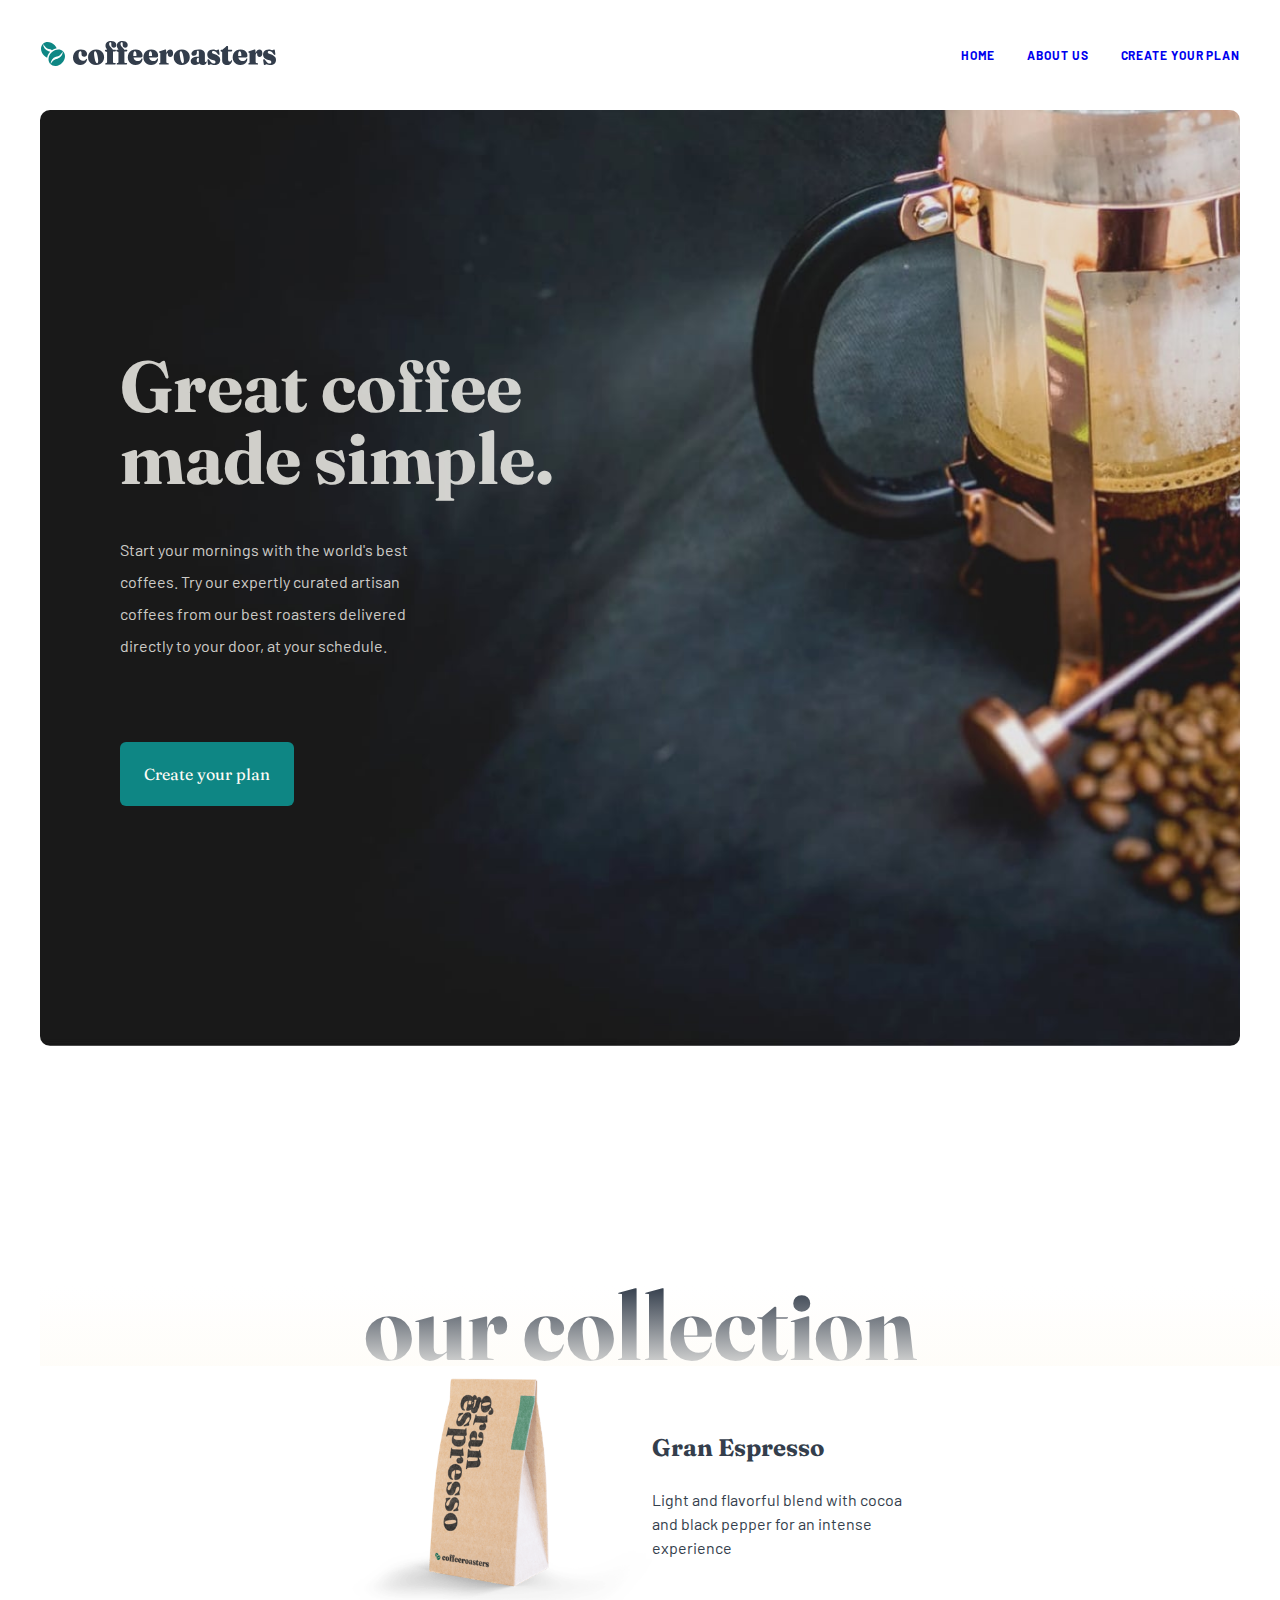
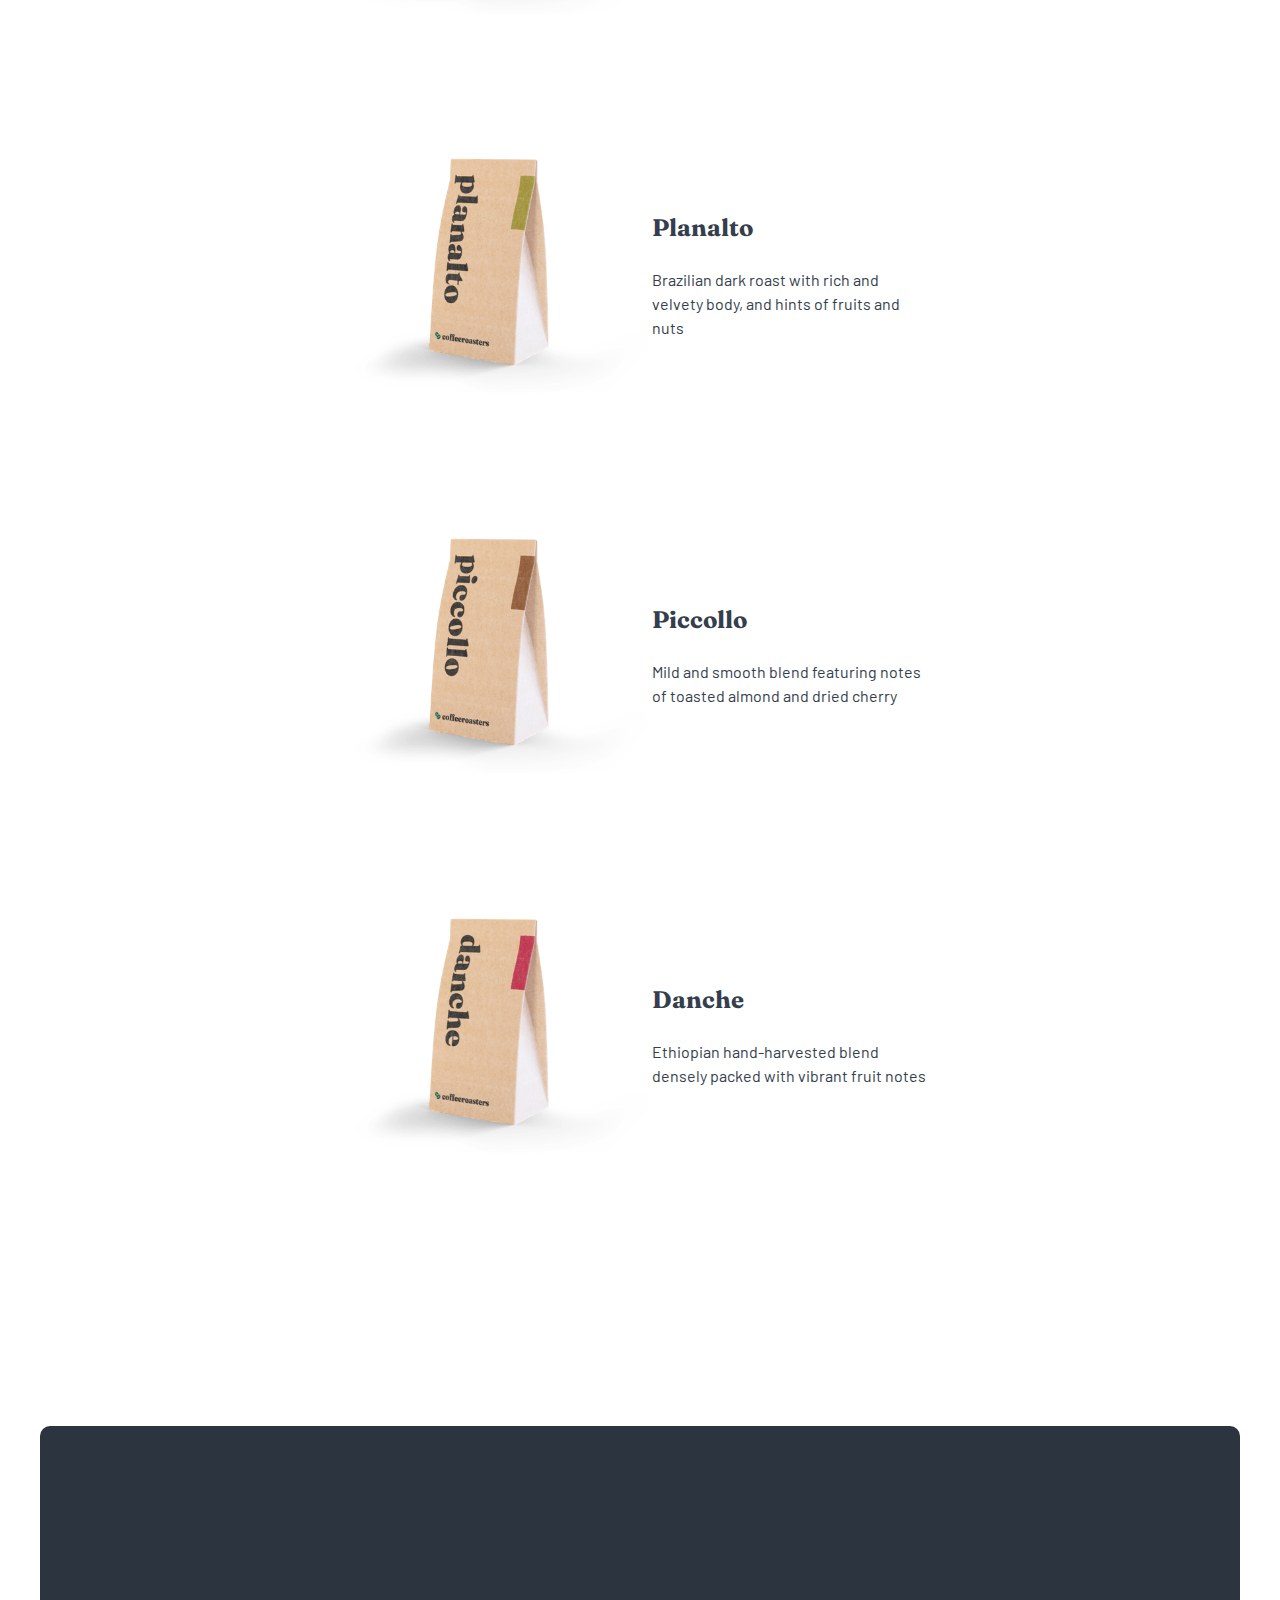
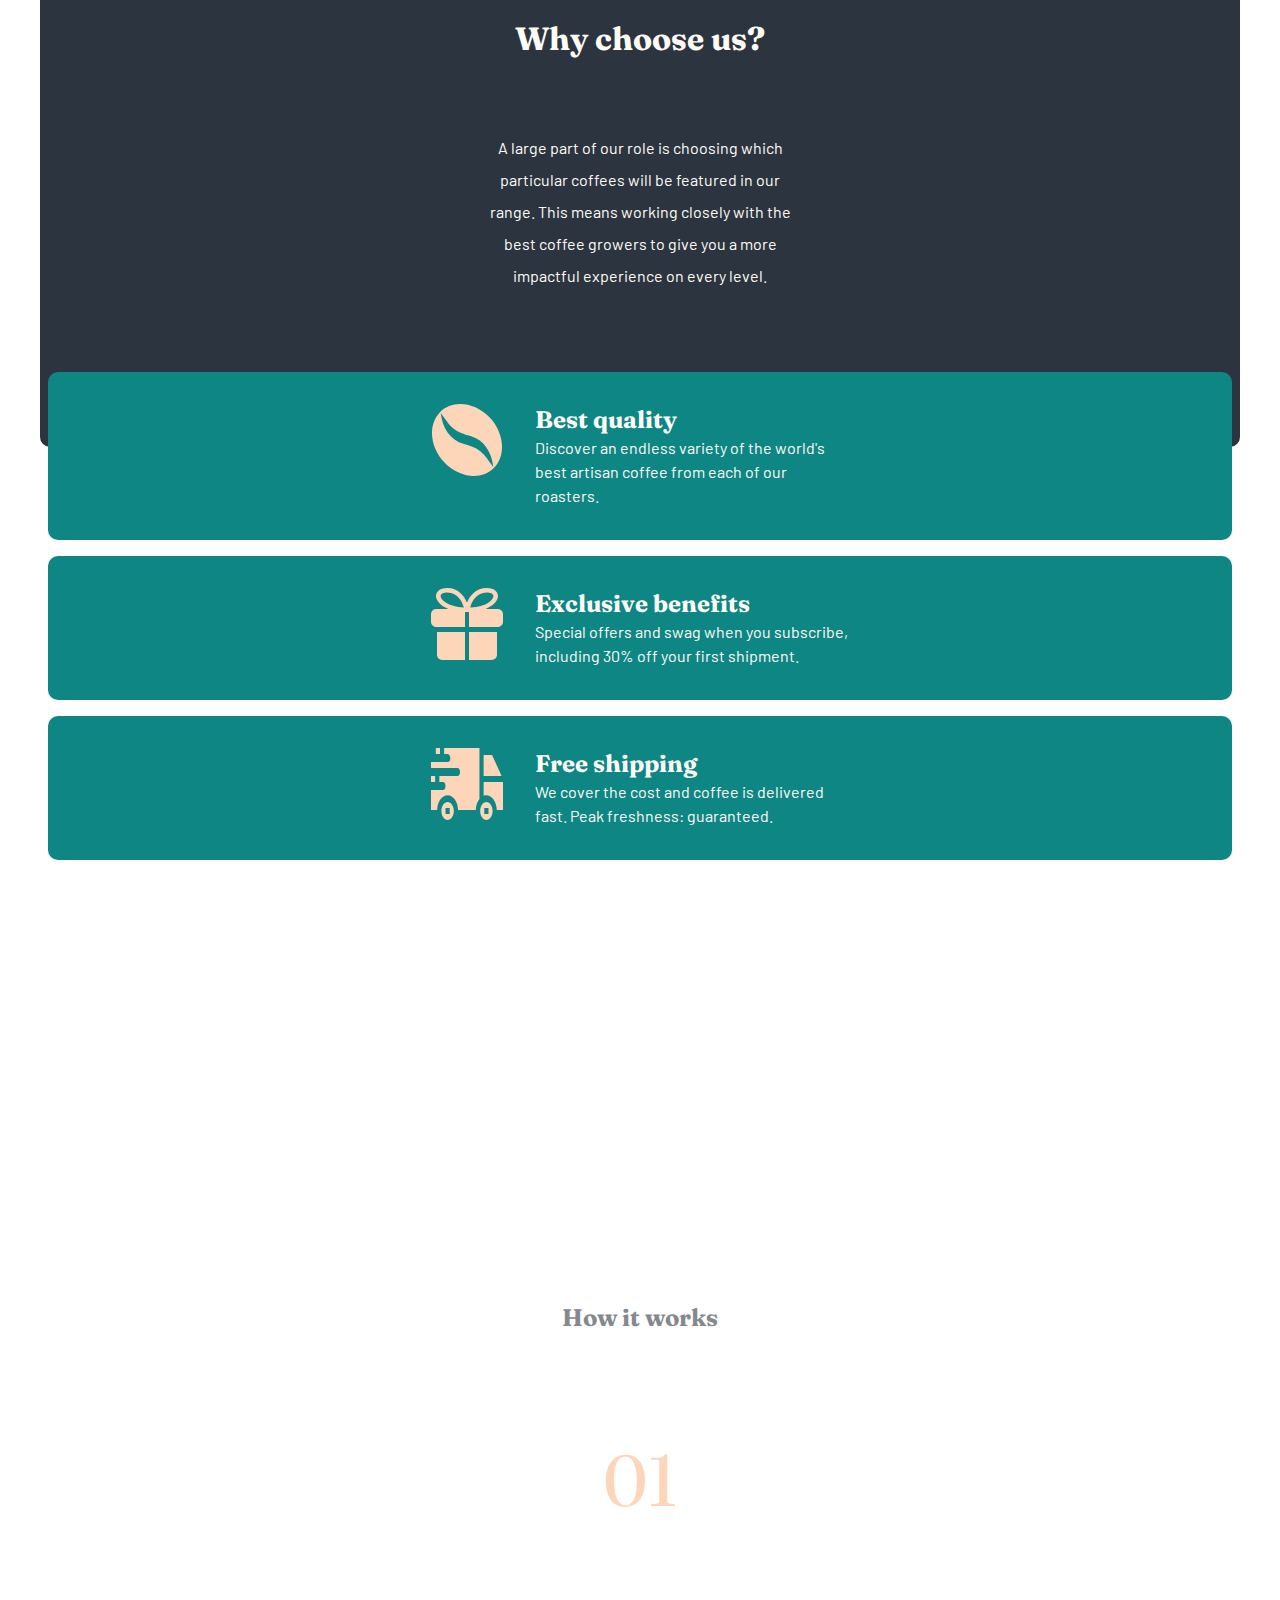
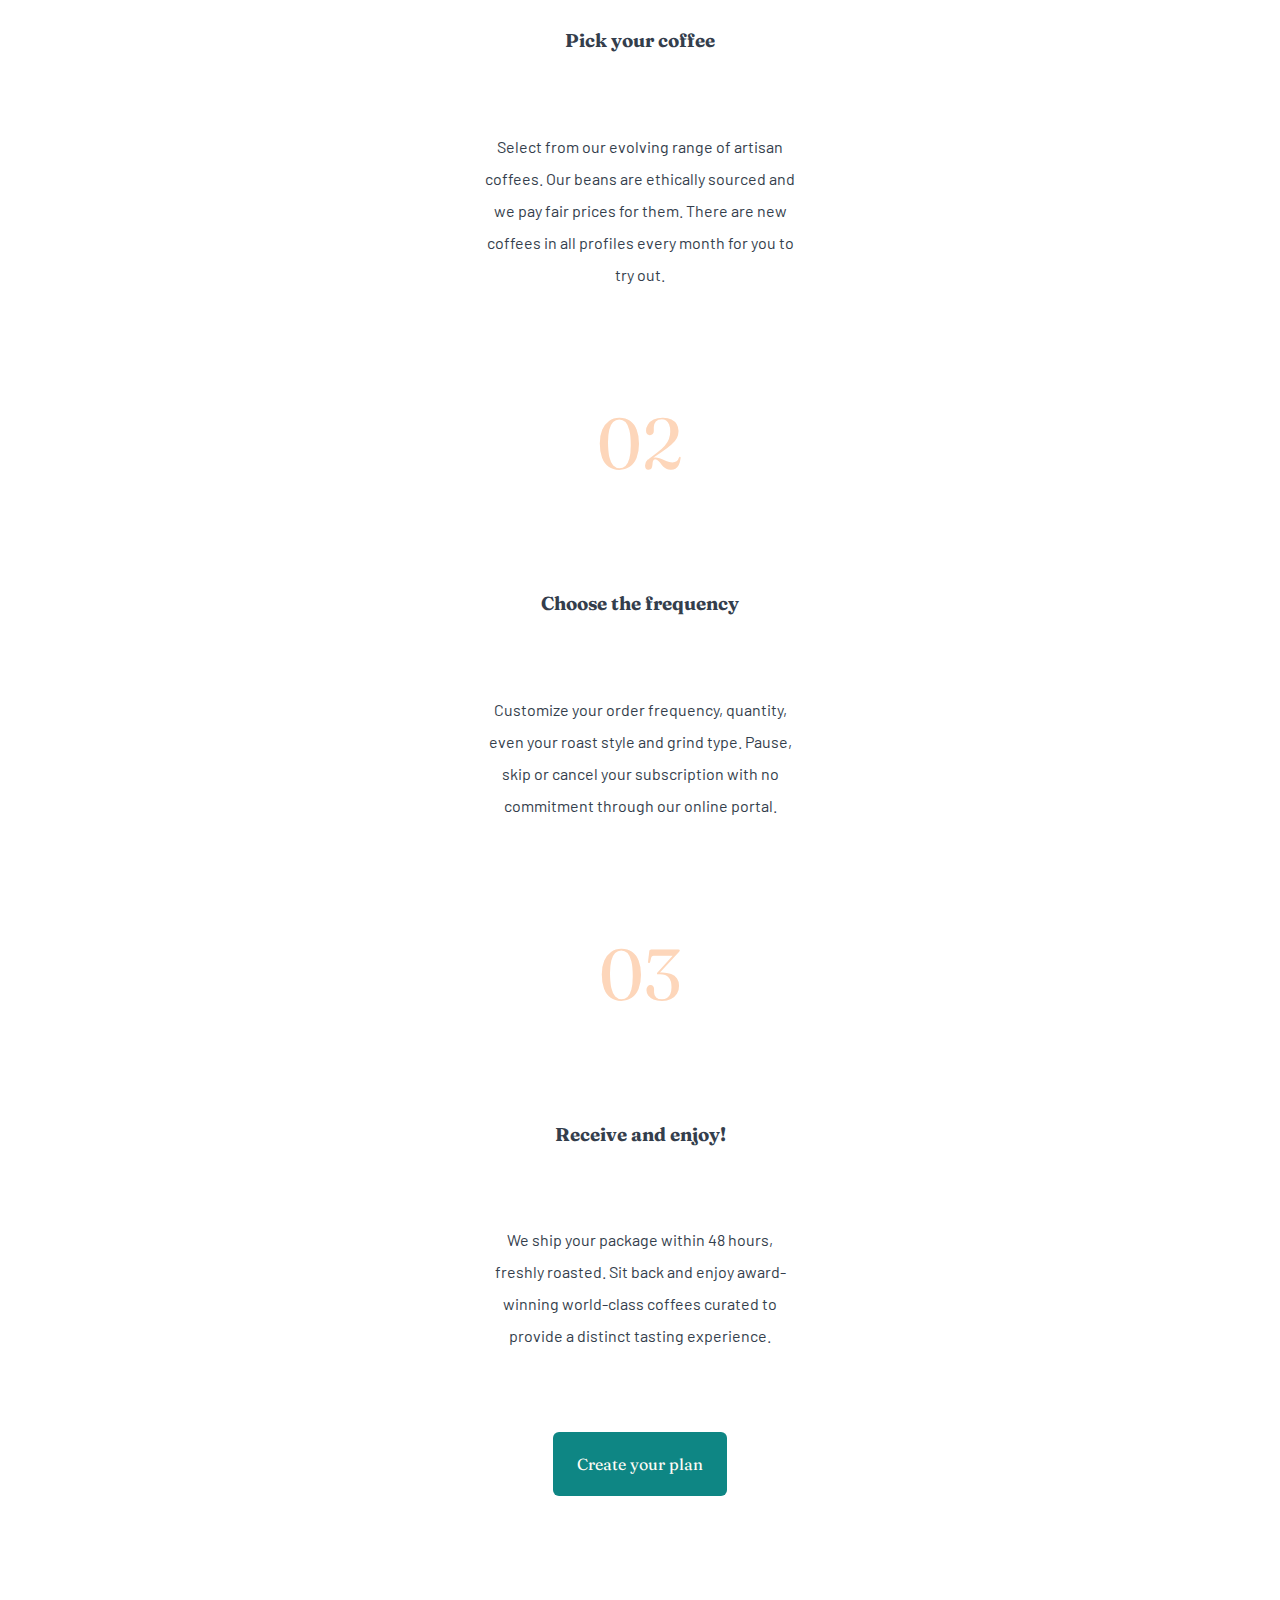
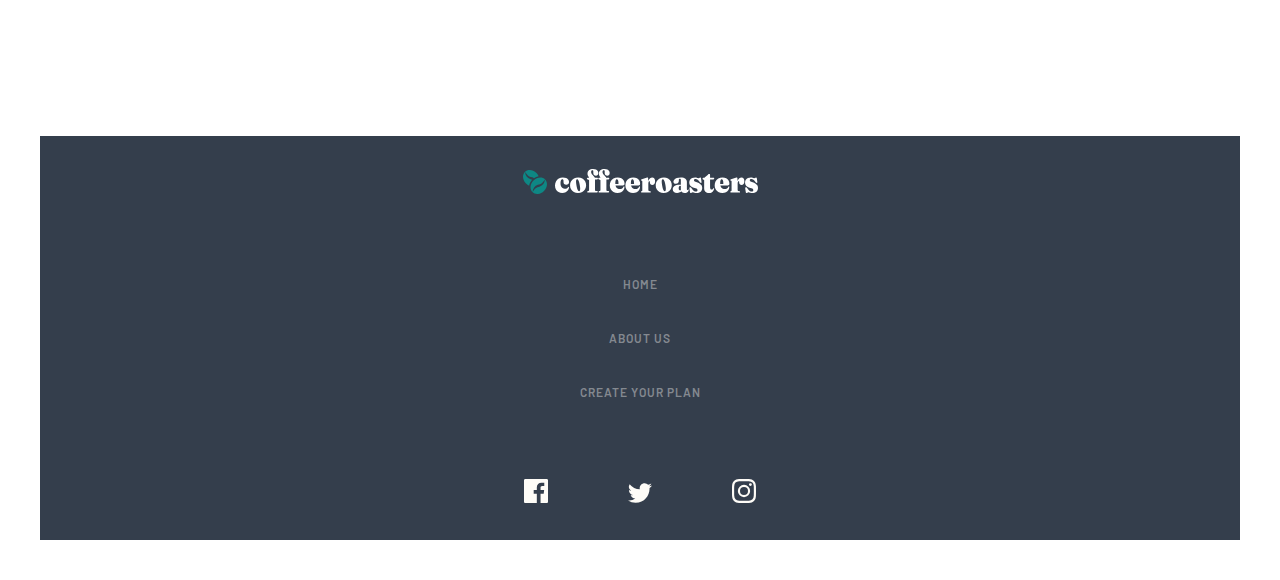
==== index.html @ 614226a3 "Updated styles for home page" ====
<!DOCTYPE html>
<html lang="en">

<head>
  <meta charset="UTF-8">
  <meta name="viewport" content="width=device-width, initial-scale=1.0">

  <link rel="icon" type="image/png" sizes="32x32" href="./assets/favicon-32x32.png">
  <link rel="stylesheet" href="./style.css">
  <title>Frontend Mentor | Coffeeroasters subscription site</title>
</head>

<body>
  <div class="burger-menu">
    <div class="burger-menu-header">
      <div class="logo">
        <img src="./assets/shared/desktop/logo.svg" alt="Coffee Roasters Logo">
      </div>
      <button class="burger-close"><img src="./assets/shared/mobile/icon-close.svg" alt="Close menu"></button>
    </div>
    <nav>
      <ul class="flow:large">
        <li>
          <a href="./index.html">Home</a>
        </li>
        <li>
          <a href="./about.html">About Us</a>
        </li>
        <li>
          <a href="./plan.html">Create Your Plan</a>
        </li>
      </ul>
    </nav>
  </div>
  <header>
    <a class="logo" href="/">
      <img src="./assets/shared/desktop/logo.svg" alt="Coffee Roasters Logo">
    </a>
    <nav>
      <ul>
        <li>
          <a href="./index.html">Home</a>
        </li>
        <li>
          <a href="./about.html">About Us</a>
        </li>
        <li>
          <a href="./plan.html">Create Your Plan</a>
        </li>
      </ul>
      <button class="nav-toggle"><img src="./assets/shared/mobile/icon-hamburger.svg" alt=""></button>
    </nav>
  </header>

  <section class="hero dark-bg flow">
    <h1>Great coffee made simple.</h1>
    <p>Start your mornings with the world&apos;s best coffees. Try our expertly curated artisan
      coffees from our best roasters delivered directly to your door, at your schedule.
    </p>
    <a class="btn" href="./plan.html">Create your plan</a>
  </section>

  <section class="collection flow">
    <h2>Our collection</h2>
    <div class="collection-item flow">
      <img src="./assets/home/desktop/image-gran-espresso.png" alt="Gran Espresso">
      <div>
        <h3>Gran Espresso</h3>
        <p>Light and flavorful blend with cocoa and black pepper for an intense experience</p>
      </div>
    </div>
    <div class="collection-item flow">
      <img src="./assets/home/desktop/image-planalto.png" alt="Planalto">
      <div>
        <h3>Planalto</h3>
        <p>Brazilian dark roast with rich and velvety body, and hints of fruits and nuts</p>
      </div>
    </div>
    <div class="collection-item flow">
      <img src="./assets/home/desktop/image-piccollo.png" alt="Piccollo">

      <div>
        <h3>Piccollo</h3>
        <p>Mild and smooth blend featuring notes of toasted almond and dried cherry</p>
      </div>
    </div>
    <div class="collection-item flow">
      <img src="./assets/home/desktop/image-danche.png" alt="Danche">

      <div>
        <h3>Danche</h3>
        <p>Ethiopian hand-harvested blend densely packed with vibrant fruit notes</p>
      </div>
    </div>
  </section>


  <section class="choose-us dark-bg flow">
    <div class="choose-us-intro flow">
      <h2>Why choose us?</h2>
      <p>A large part of our role is choosing which particular coffees will be featured
        in our range. This means working closely with the best coffee growers to give
        you a more impactful experience on every level.</p>
    </div>
    <div class="bg-blue"></div>
    <div class="why-choose-container flow">
      <div class="why-choose">
        <img class="why-choose__icon" src="./assets/home/desktop/icon-coffee-bean.svg" alt="Coffee Bean">
        <div>
          <h3>Best quality</h3>
          <p>Discover an endless variety of the world&apos;s best artisan coffee from each of our roasters.</p>
        </div>
      </div>

      <div class="why-choose">
        <img class="why-choose__icon" src="./assets/home/desktop/icon-gift.svg" alt="Gift Box">
        <div>
          <h3>Exclusive benefits</h3>
          <p>Special offers and swag when you subscribe, including 30% off your first shipment.</p>
        </div>
      </div>
      <div class="why-choose">
        <img class="why-choose__icon" src="./assets/home/desktop/icon-truck.svg" alt="Truck">
        <div>
          <h3>Free shipping</h3>
          <p>We cover the cost and coffee is delivered fast. Peak freshness: guaranteed.</p>
        </div>
      </div>
    </div>

  </section>

  <section class="how-it-works flow">
    <h2 class="heading">How it works</h2>

    <div class="how-it-works flow">
      <p class="step-number">01</p>
      <h3>Pick your coffee</h3>
      <p>Select from our evolving range of artisan coffees. Our beans are ethically
        sourced and we pay fair prices for them. There are new coffees in all profiles
        every month for you to try out.</p>
    </div>

    <div class="how-it-works flow">
      <p class="step-number">02</p>
      <h3>Choose the frequency</h3>
      <p>Customize your order frequency, quantity, even your roast style and grind type.
        Pause, skip or cancel your subscription with no commitment through our online portal.</p>
    </div>

    <div class="how-it-works flow">
      <p class="step-number">03</p>
      <h3>Receive and enjoy!</h3>
      <p>We ship your package within 48 hours, freshly roasted. Sit back and enjoy award-winning
        world-class coffees curated to provide a distinct tasting experience.</p>
    </div>

    <a href="./plan.html" class="btn">Create your plan</a>

  </section>

  <footer class="flow">
    <div class="logo">
      <img src="./assets/shared/desktop/logo-white.svg" alt="Coffee Roasters Logo">
    </div>
    <nav>
      <ul>
        <li><a href="./index.html">Home</a></li>
        <li><a href="./about.html">About Us</a></li>
        <li><a href="./plan.html">Create your plan</a></li>
      </ul>
    </nav>
    <div class="social-icons">
      <a href="#"><img src="./assets/shared/desktop/icon-facebook.svg" alt="Facebook Logo"></a>
      <a href="#"><img src="./assets/shared/desktop/icon-twitter.svg" alt="Twitter Logo"></a>
      <a href="#"><img src="./assets/shared/desktop/icon-instagram.svg" alt="Instagram Logo"></a>
    </div>
  </footer>
  <script src="./script.js"></script>
</body>

</html>
---- style.css ----
@import url('https://fonts.googleapis.com/css2?family=Barlow&family=Fraunces:wght@900&display=fallback');

*,
*::after,
*::before {
  box-sizing: border-box;
  margin: 0;
  padding: 0;
  /* outline: 1px solid crimson; */
}

:root {
  --clr-dark-cyan: hsl(179, 81%, 29%);
  --clr-dark-grey-blue: hsl(215, 19%, 25%);
  --clr-pale-orange: hsl(25, 94%, 86%);
  --clr-light-cream: hsl(43, 78%, 98%);
  --clr-lighter-cream: hsl(40, 29%, 94%);
  --clr-grey: hsl(215, 5%, 54%);

  --fnt-ff-heading: 'Fraunces', serif;
  --fnt-ff-body: 'Barlow', sans-serif;

  --fnt-size-900: 9.375rem;
  --fnt-size-850: 6rem;
  --fnt-size-800: 4.5rem;
  --fnt-size-700: 2.5rem;
  --fnt-size-500: 2rem;
  --fnt-size-400: 1.5rem;
  --fnt-size-300: 1rem;
  --fnt-size-200: 0.75rem;

  --spacer: 1rem;
  --measure: 35ch;
  --border-radius: 10px;

  --tablet-width: 768px;
}

body {
  font-family: var(--fnt-ff-body);
  padding: var(--spacer);
  color: var(--clr-dark-grey-blue);
  text-align: center;
}

h1,
h2,
h3,
h4 {
  font-family: var(--fnt-ff-heading);
  line-height: 1;
}

h1 {
  font-size: var(--fnt-size-700);
}

h2 {
  line-height: 0.83;
}

header {
  display: flex;
  align-items: center;
  justify-content: space-between;
}

header nav {
  font-family: var(--fnt-ff-body);
  letter-spacing: 0.9px;
  font-size: var(--fnt-size-200);
  text-transform: uppercase;
  font-weight: bold;
  line-height: 15px;
  color: var(--clr-grey);
}

header nav ul {
  display: none;
  list-style: none;
  gap: var(--spacer);
}

header nav ul a {
  font-size: 0.75rem;
  text-decoration: none;
}

header nav ul a:visited {
  color: var(--clr-grey);
}

@media (min-width: 768px) {
  :root {
    --spacer: 2.5rem;
  }

  header nav ul {
    display: flex;
    gap: 2rem;
  }
}

.burger-menu {
  display: none;
  position: fixed;
  background: linear-gradient(
    0deg,
    rgba(254, 252, 247, 0.504981) 0%,
    #fefcf7 36%
  );
  padding: var(--spacer);
  min-height: 100%;
  min-width: 100%;
  margin: calc(var(--spacer) * -1);
}

.burger-menu nav {
  margin-top: 25%;
  font-size: var(--fnt-size-400);
}

.burger-menu li {
  list-style: none;
}

.burger-menu-header .logo img {
  max-height: 18px;
}

.burger-menu a {
  color: currentColor;
  font-family: var(--fnt-ff-heading);
  text-decoration: none;
}

.burger-close {
  border: 0;
  background-color: white;
}

.burger-menu-header {
  display: flex;
  justify-content: space-between;
  align-items: baseline;
  margin: var(--spacer);
}

.nav-toggle {
  background-color: transparent;
  border: none;
  padding: calc(var(--spacer) * 2);
  padding-right: 0;
}

@media (min-width: 768px) {
  .nav-toggle {
    display: none;
  }
}

section {
  border-radius: var(--border-radius);
  padding-top: calc(var(--spacer) * 5);
  padding-bottom: calc(var(--spacer) * 5);
  line-height: 2;
  margin-top: var(--spacer);
  margin-bottom: var(--spacer);
}

p {
  max-width: var(--measure);
  margin-left: auto;
  margin-right: auto;
}

.dark-bg {
  color: hsla(43, 78%, 98%, 0.8);
}

.hero {
  background-image: url('./assets/home/mobile/image-hero-coffeepress.jpg');
  background-size: cover;
  margin-left: auto;
  margin-right: auto;
  padding: 0;
  padding-top: calc(var(--spacer) * 6);
  padding-bottom: calc(var(--spacer) * 6);
}

@media (min-width: 768px) {
  .hero {
    text-align: left;
    padding-left: var(--spacer);
    background-image: url('./assets/home/tablet/image-hero-coffeepress.jpg');
    background-size: cover;
    background-position: 50% 0%;
    background-repeat: no-repeat;
    padding-left: calc(var(--spacer) * 2);
  }

  .hero h1 {
    font-size: var(--fnt-size-800);
    max-width: 10ch;
    margin-bottom: var(--spacer);
  }

  .hero p {
    margin: 0;
  }
}

.collection h2 {
  position: relative;
  font-size: var(--fnt-size-700);
  text-transform: lowercase;
  background-clip: text;
  -webkit-background-clip: text;
}

.collection h2::after {
  content: '';
  position: absolute;
  height: 100%;
  width: 100vw;
  left: 0;
  top: 0;
  background-image: linear-gradient(
    180deg,
    rgba(254, 252, 247, 0.00009) 0%,
    #fefcf7 100%
  );
  opacity: 0.8;
}

.collection img {
  height: 70%;
  width: 70%;
}

@media (min-width: 768px) {
  .collection h2 {
    font-size: var(--fnt-size-850);
    z-index: -1;
  }

  .collection-item:first-of-type {
    margin-top: calc(var(--spacer) * -0.5);
  }

  .collection-item {
    display: flex;
    flex-direction: row;
    align-items: center;
    justify-content: space-around;
    max-width: 576px;
    margin-inline: auto;
  }

  .collection-item > div {
    text-align: left;
    margin-top: 0;
  }

  .collection-item img {
    width: 300px;
    aspect-ratio: 1;
    object-fit: contain;
  }

  .collection-item h3 {
    font-size: 1.5rem;
    line-height: 2rem;
  }

  .collection-item p {
    font-size: 1rem;
    line-height: 1.5em;
    margin-top: 1.5em;
  }
}

.choose-us {
  position: relative;
  color: var(--clr-light-cream);
}

.why-choose {
  background-color: var(--clr-dark-cyan);
  background-image: var(--bg-icon);
  background-repeat: no-repeat;
  background-position: center calc(var(--spacer) * 3);
  padding: calc(var(--spacer) * 2);
  margin: var(--spacer);

  padding-top: calc(var(--spacer) * 10);
  padding-bottom: calc(var(--spacer) * 6);
  border-radius: var(--border-radius);
}

.why-choose__icon {
  height: 72px;
  width: 72px;
}

section .bg-blue {
  background: hsla(216, 17%, 21%, 1);
  border-radius: var(--border-radius);
  position: absolute;
  height: 50%;
  width: 100%;
  left: 0;
  top: 0;
  z-index: -1;
  margin-top: 0;
}

@media (min-width: 768px) {
  .why-choose {
    display: flex;
    justify-content: center;
    gap: 2rem;
    --spacer: 0.5rem;
    margin-inline: var(--spacer);
    margin-block: var(--spacer);
    padding-block: calc(var(--spacer, 1rem) * 4);
  }

  .choose-us h2 {
    font-size: 2rem;
  }

  .why-choose div {
    text-align: left;
  }

  .why-choose h3 {
    font-size: 1.5rem;
    line-height: 2rem;
  }

  .why-choose p {
    font-size: 1rem;
    line-height: 1.5;
  }
}

.how-it-works .heading {
  color: var(--clr-grey);
}

.how-it-works .step-number {
  font-family: var(--fnt-ff-heading);
  font-size: var(--fnt-size-800);
  color: var(--clr-pale-orange);
}

footer {
  display: flex;
  flex-direction: column;
  justify-content: center;
  align-items: center;
  color: hsl(43, 78%, 98%);
  background-color: var(--clr-dark-grey-blue);
  font-family: var(--fnt-ff-body);
  font-size: var(--fnt-size-200);
  text-transform: uppercase;
  padding: 2rem 1rem;
}

footer nav ul {
  display: flex;
  flex-direction: column;
  gap: var(--spacer);
  list-style: none;
}

footer a {
  color: var(--clr-grey);
  font-weight: 600;
  letter-spacing: 1px;
  text-decoration: none;
}

.social-icons {
  display: flex;
  color: white;
  justify-content: center;
  align-items: center;
  font-size: var(--fnt-size-400);
  gap: calc(var(--spacer) * 2);
}

button {
  cursor: pointer;
}

.btn {
  display: inline-block;
  border: 0;
  border-radius: 6px;
  text-decoration: none;
  font-family: var(--fnt-ff-heading);
  color: var(--clr-light-cream);
  background-color: var(--clr-dark-cyan);
  padding: 1em 1.5em;
}

.btn:active,
.btn:hover {
  background-color: #66d2cf;
}

.btn:disabled {
  background-color: hsl(215, 5%, 54%);
}

.flow > * + * {
  margin-top: calc(var(--spacer) * 2);
}

.flow\:small > * + * {
  margin-top: var(--spacer);
}

.flow\:smallest > * + * {
  margin-top: calc(var(--spacer) / 2);
}

.flow\:large > * + * {
  margin-top: calc(var(--spacer) * 3);
}

.flow\:largest > * + * {
  margin-top: calc(var(--spacer) * 3);
}

/* About Page */

.bg-about-us {
  background-image: url('./assets/about/mobile/image-hero-whitecup.jpg');
  background-size: cover;
}

.commitment-img {
  height: 400px;
  margin-top: var(--spacer);
  border-radius: var(--border-radius);
}

.quality {
  position: relative;
  background-color: var(--clr-dark-grey-blue);
  margin-top: calc(var(--spacer) * 5);
  padding: 1rem;
  padding-bottom: calc(var(--spacer) * 5);
  overflow: visible;
}

.quality h2 {
  font-size: var(--fnt-size-500);
  line-height: 1;
  color: var(--clr-light-cream);
}

.quality img {
  display: block;
  margin-top: -15%;
  margin-bottom: var(--spacer);
  margin-left: auto;
  margin-right: auto;
  width: 279px;
  height: 156px;
  border-radius: var(--border-radius);
}

.addresses h2 {
  opacity: 0.5;
  padding-top: var(--spacer);
  padding-bottom: calc(var(--spacer) * 2);
}

.address {
  background-repeat: no-repeat;
  background-position: top center;
  padding-top: calc(var(--spacer) * 4);
  margin-bottom: var(--spacer);

  padding-bottom: calc(var(--spacer) * 2);
}

.address h3 {
  margin: var(--spacer);
}

.address p {
  line-height: 1.8;
}

.address.uk {
  background-image: url('./assets/about/desktop/illustration-uk.svg');
}
.address.ca {
  background-image: url('./assets/about/desktop/illustration-canada.svg');
}
.address.au {
  background-image: url('./assets/about/desktop/illustration-australia.svg');
}

/* Plan */
.create-plan-hero h1 {
  color: var(--clr-light-cream);
}

.create-plan-bg {
  background-image: url('./assets/plan/mobile/image-hero-blackcup.jpg');
  background-size: cover;
}

.how-it-works-plan {
  background-color: var(--clr-dark-grey-blue);
  color: var(--clr-light-cream);
  margin-left: calc(var(--spacer) * -1);
  margin-right: calc(var(--spacer) * -1);
}

.how-it-works-plan h3 {
  font-size: var(--fnt-size-500);
  margin: calc(var(--spacer) / 2);
}

.toggle-show-btn {
  display: inline-block;
  border: 0;
  border-radius: 6px;
  text-decoration: none;
  font-family: var(--fnt-ff-heading);
  background-color: transparent;
  padding: 1em;
  padding-right: 0;
  transform: rotate(0deg);
}

.toggle-show-btn:active,
.toggle-show-btn:hover {
  opacity: 0.6;
}

.toggle-show-btn:disabled {
  background-color: hsl(215, 5%, 54%);
}

.open .toggle-show-btn {
  padding-right: var(--spacer);
  padding-left: 0;
  transform: rotate(180deg);
}

.coffee-form {
  width: 100%;
}

.coffee-option {
  margin: var(--spacer);
}

.coffee-option ul {
  display: none;
  list-style: none;
}

.coffee-option.open ul {
  display: revert;
  /* background-color: var(--clr-light-cream); */
}

.coffee-option__heading {
  display: flex;
  justify-content: space-between;
  align-items: baseline;
  cursor: pointer;
}

.coffee-option input[type='radio'] {
  position: absolute;
  clip: rect(0, 0, 0, 0);
}

.coffee-option input[type='radio'] + label {
  display: block;
  padding: 1em;
  border-radius: 9px;
  cursor: pointer;
}

.coffee-option input[type='radio']:checked + label,
.coffee-option input[type='radio']:checked + label > h3 {
  color: white;
  background-color: var(--clr-dark-cyan);
}

.coffee-option__heading h3 {
  text-align: left;
  color: var(--clr-grey);
}

.coffee-option li {
  display: flex;
  margin-top: calc(var(--spacer) * 2);
  margin-bottom: calc(var(--spacer) * 2);
  gap: var(--spacer);
  background-color: var(--clr-lighter-cream);
  border-radius: var(--border-radius);
  overflow: hidden;
}

.coffee-option label {
  text-align: left;
  width: 100%;
}

.coffee-option label > h3 {
  color: var(--clr-dark-grey-blue);
}

.coffee-option label > p {
  margin-left: 0;
}

.order-summary {
  background-color: var(--clr-dark-grey-blue);
  font-size: var(--fnt-size-400);
  font-family: var(--fnt-ff-heading);
  text-align: left;
  color: hsl(43, 78%, 98%);
  padding: var(--spacer);
  padding-block-end: calc(var(--spacer) * 2);
  margin-top: calc(var(--spacer) * 6);
  border-radius: var(--border-radius);
  overflow: hidden;
}

.order-summary h3 {
  color: var(--clr-grey);
  font-family: var(--fnt-ff-body);
  font-size: var(--fnt-size-200);
  text-transform: uppercase;
  margin-top: var(--spacer);
  margin-bottom: var(--spacer);
}

.order-summary span {
  color: var(--clr-dark-cyan);
  text-transform: capitalize;
}

.order-summary-modal.open {
  display: block;
}

.order-summary-modal {
  display: none;
  position: fixed;
  inset: 0;
  height: 100%;
  width: 100%;
  background-color: rgba(0, 0, 0, 0.5);
}

.order-summary-modal .content {
  position: fixed;
  left: 50%;
  top: 40%;
  margin: var(--spacer);
  margin-bottom: auto;
  background-color: var(--clr-light-cream);
  text-align: left;
  border-radius: var(--border-radius);
  margin-bottom: auto;
  transform: translate(-50%, -50%);
  overflow: hidden;
}

.order-summary-modal h3 {
  color: white;
  font-size: var(--fnt-size-500);
  padding: calc(var(--spacer) * 2) var(--spacer);
  background-color: var(--clr-dark-grey-blue);
}

.order-summary-modal p {
  color: var(--clr-grey);
  padding-left: var(--spacer);
  padding-right: var(--spacer);
  margin-left: 0;
  line-height: 1.6;
}

.order-summary-modal p:first-of-type {
  font-family: var(--fnt-ff-heading);
  font-size: var(--fnt-size-400);
}

.order-summary-modal p span {
  color: var(--clr-dark-cyan);
  text-transform: capitalize;
}

.order-summary-modal .btn {
  display: block;
  width: calc(100% - calc(var(--spacer) * 2));
  font-size: var(--fnt-size-300);
  margin: var(--spacer);
}

.plan-btn {
  padding: 1em 1.5em;
  font-size: var(--fnt-size-300);
  margin-top: calc(var(--spacer) * 2);
  margin-bottom: calc(var(--spacer) * 4);
}
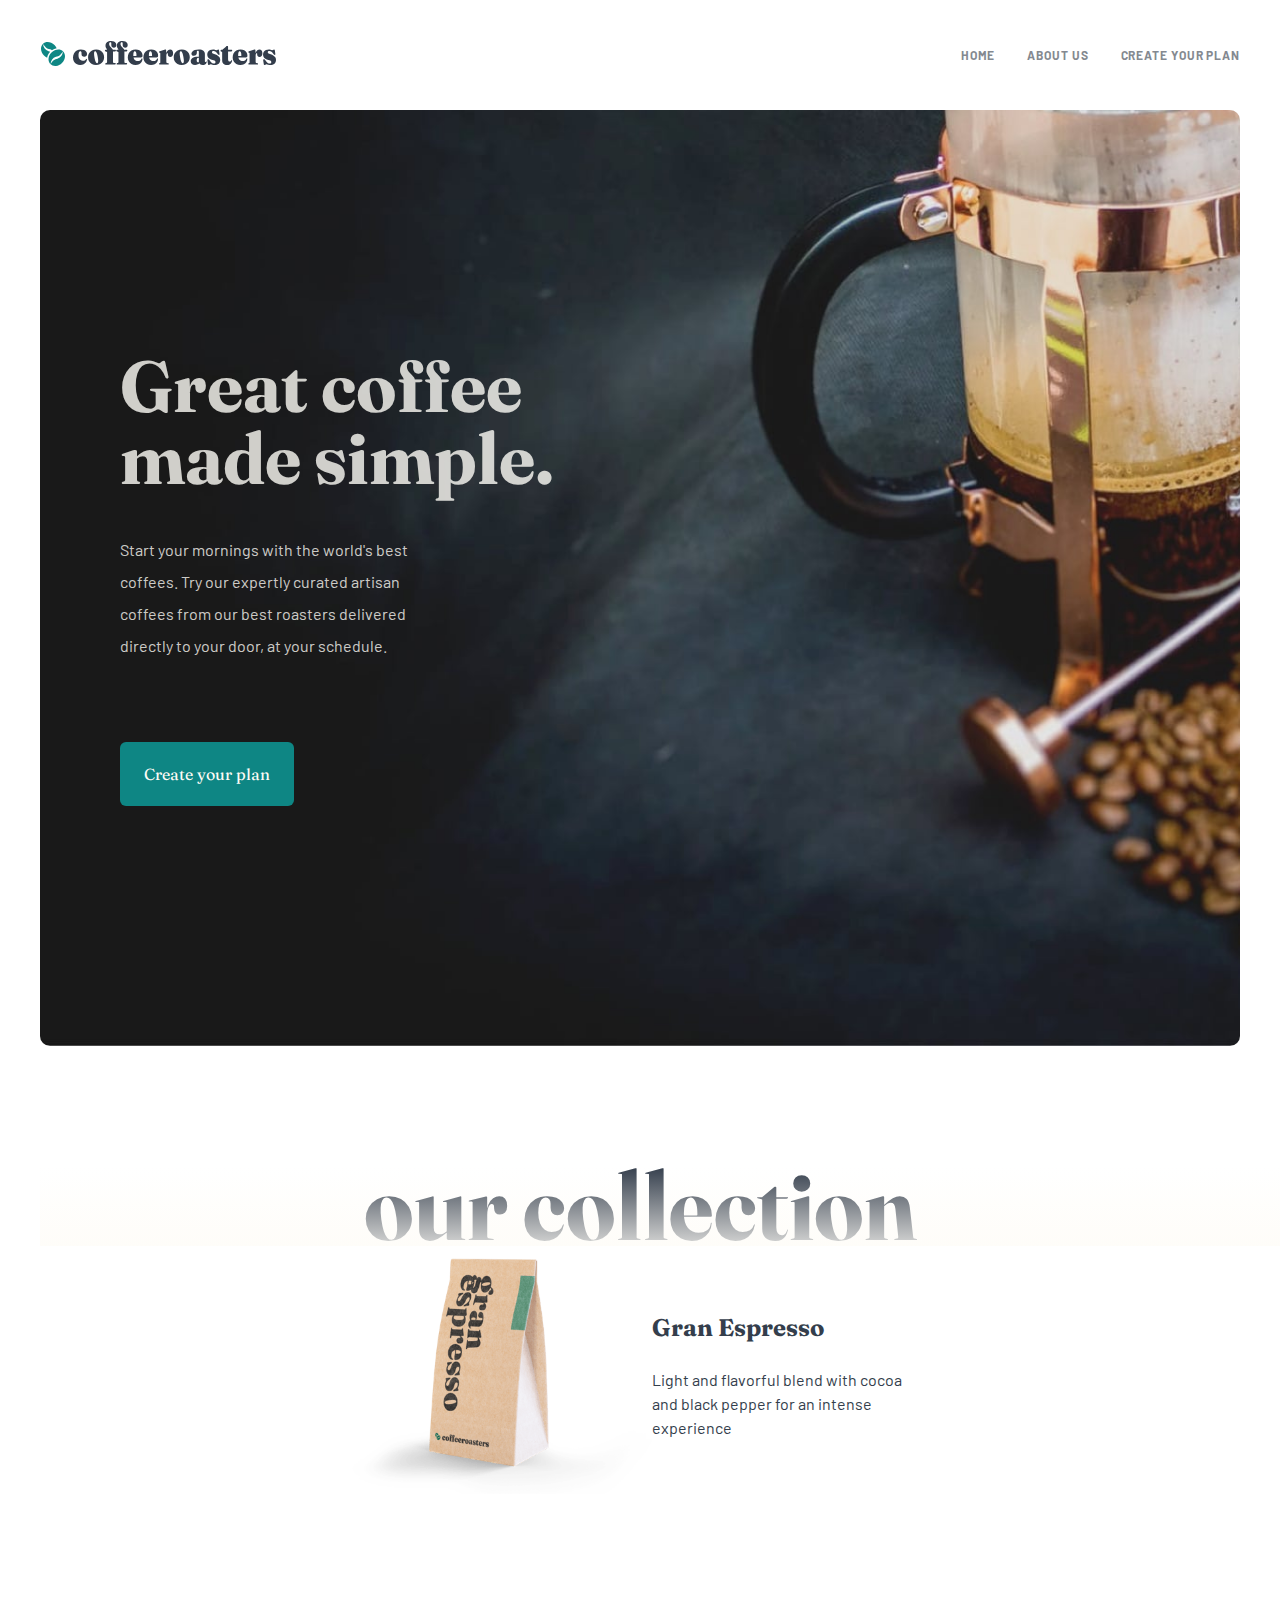
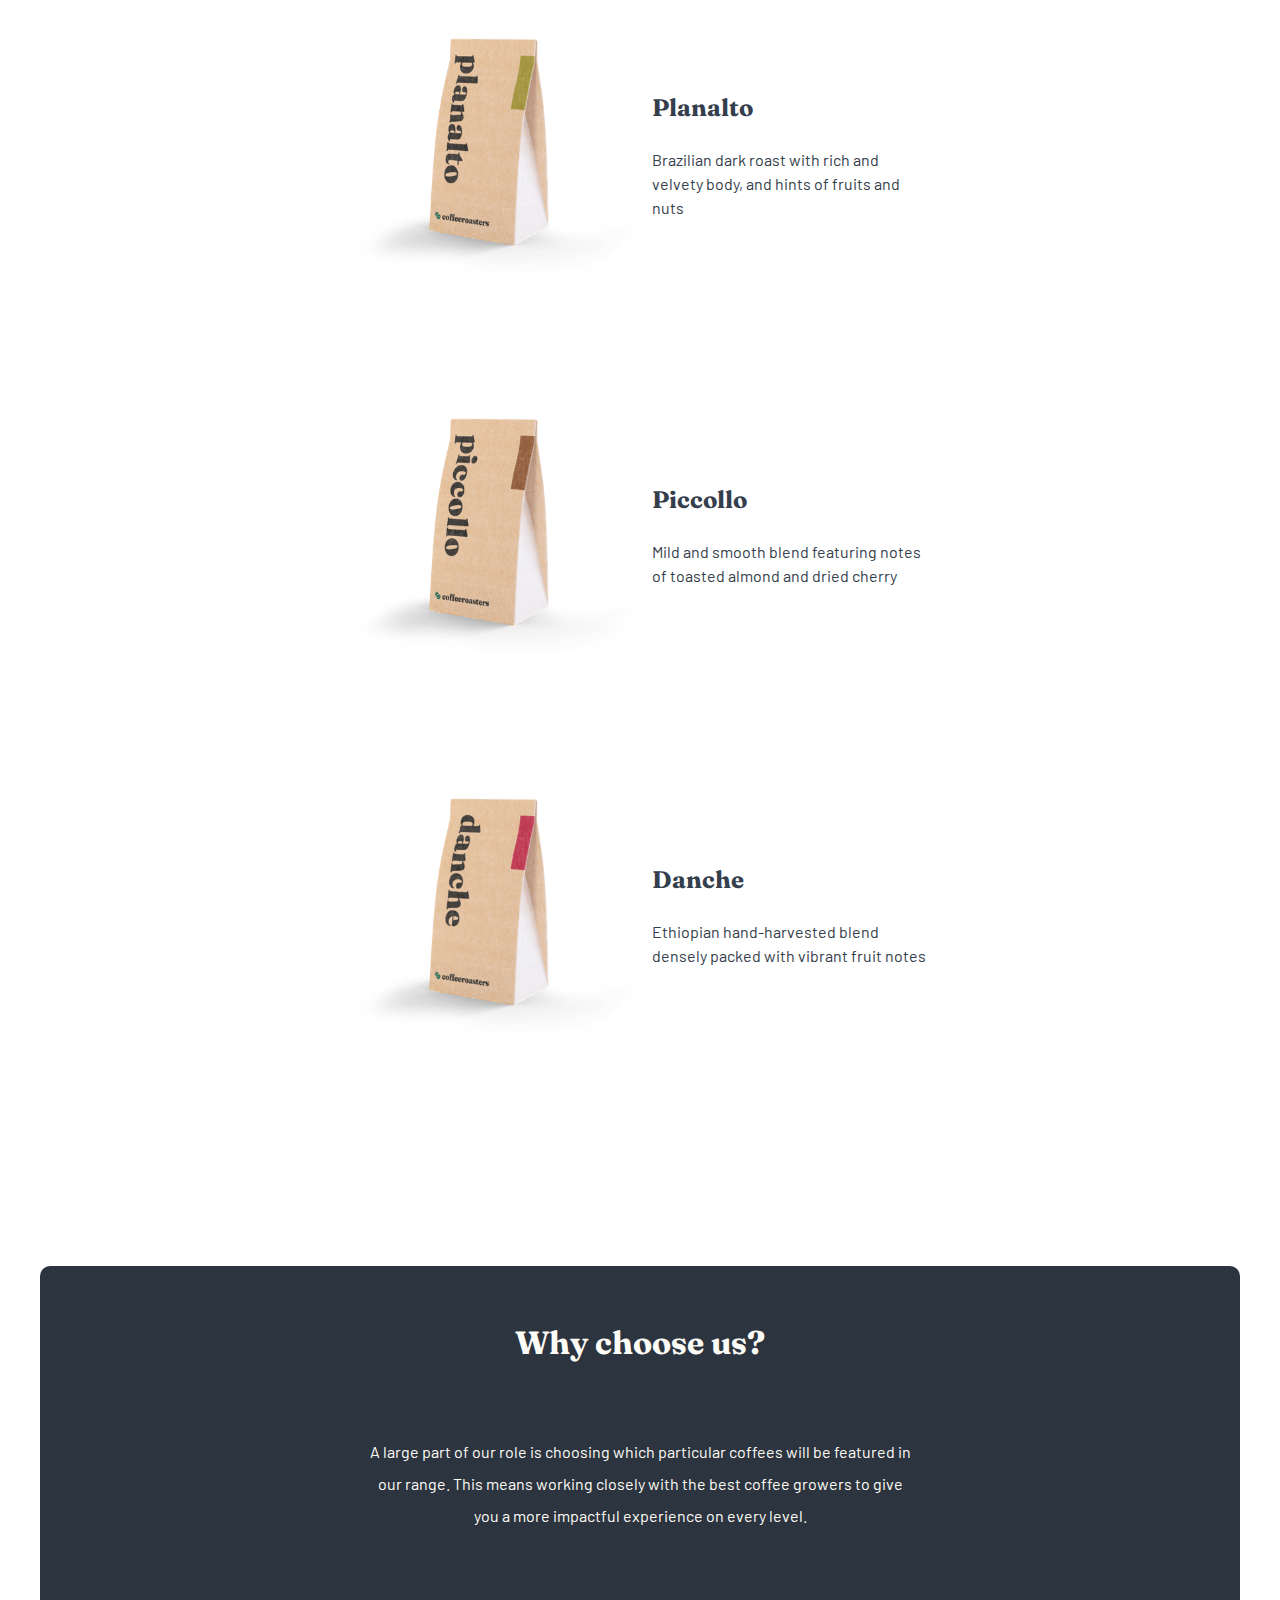
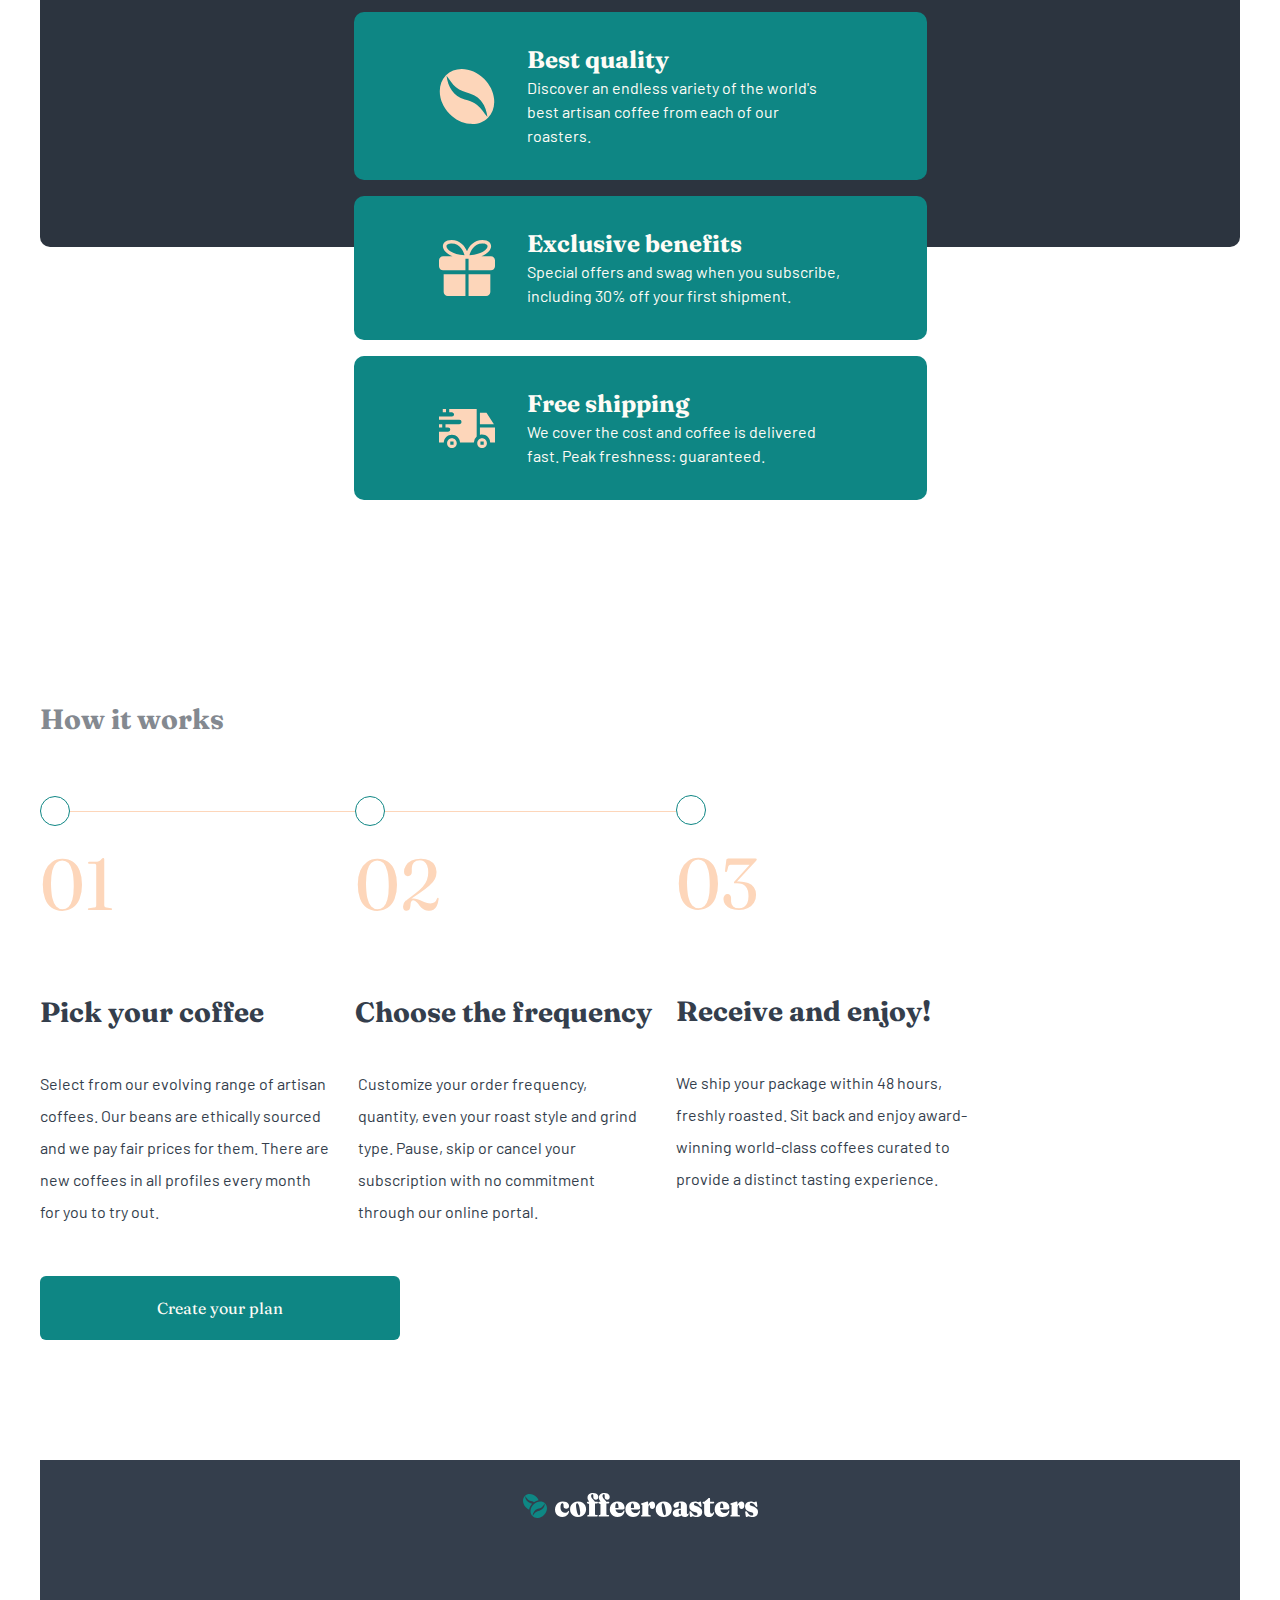
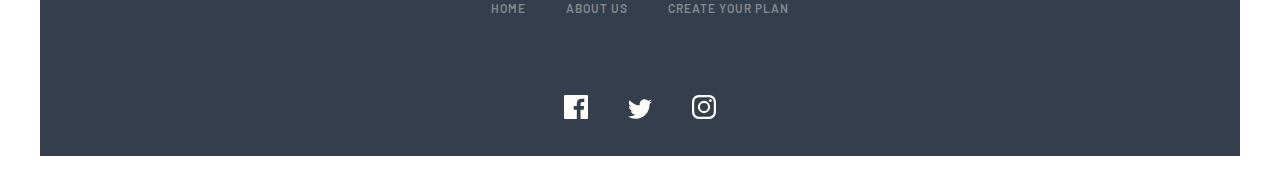
==== commit 0804cdb3: "Completed tablet styles for index.html" ====
--- a/index.html
+++ b/index.html
@@ -133,26 +133,26 @@
   <section class="how-it-works flow">
     <h2 class="heading">How it works</h2>
 
-    <div class="how-it-works flow">
-      <p class="step-number">01</p>
-      <h3>Pick your coffee</h3>
-      <p>Select from our evolving range of artisan coffees. Our beans are ethically
-        sourced and we pay fair prices for them. There are new coffees in all profiles
-        every month for you to try out.</p>
-    </div>
-
-    <div class="how-it-works flow">
-      <p class="step-number">02</p>
-      <h3>Choose the frequency</h3>
-      <p>Customize your order frequency, quantity, even your roast style and grind type.
-        Pause, skip or cancel your subscription with no commitment through our online portal.</p>
-    </div>
-
-    <div class="how-it-works flow">
-      <p class="step-number">03</p>
-      <h3>Receive and enjoy!</h3>
-      <p>We ship your package within 48 hours, freshly roasted. Sit back and enjoy award-winning
-        world-class coffees curated to provide a distinct tasting experience.</p>
+    <div class="how-it-works__steps-container">
+      <div class="how-it-works__item flow:small">
+        <p class="step-number">01</p>
+        <h3>Pick your coffee</h3>
+        <p>Select from our evolving range of artisan coffees. Our beans are ethically
+          sourced and we pay fair prices for them. There are new coffees in all profiles
+          every month for you to try out.</p>
+      </div>
+      <div class="how-it-works__item flow:small">
+        <p class="step-number">02</p>
+        <h3>Choose the frequency</h3>
+        <p>Customize your order frequency, quantity, even your roast style and grind type.
+          Pause, skip or cancel your subscription with no commitment through our online portal.</p>
+      </div>
+      <div class="how-it-works__item flow:small">
+        <p class="step-number">03</p>
+        <h3>Receive and enjoy!</h3>
+        <p>We ship your package within 48 hours, freshly roasted. Sit back and enjoy award-winning
+          world-class coffees curated to provide a distinct tasting experience.</p>
+      </div>
     </div>
 
     <a href="./plan.html" class="btn">Create your plan</a>
--- a/style.css
+++ b/style.css
@@ -84,6 +84,7 @@
 header nav ul a {
   font-size: 0.75rem;
   text-decoration: none;
+  color: var(--clr-grey);
 }
 
 header nav ul a:visited {
@@ -160,12 +161,19 @@
 }
 
 section {
+  --space-multiply: 5;
   border-radius: var(--border-radius);
-  padding-top: calc(var(--spacer) * 5);
-  padding-bottom: calc(var(--spacer) * 5);
+  padding-top: calc(var(--spacer) * var(--space-multiply, 1));
+  padding-bottom: calc(var(--spacer) * var(--space-multiply, 1));
   line-height: 2;
   margin-top: var(--spacer);
   margin-bottom: var(--spacer);
+}
+
+@media (min-width: 768px) {
+  section {
+    --space-multiply: 2;
+  }
 }
 
 p {
@@ -301,13 +309,14 @@
 .why-choose__icon {
   height: 72px;
   width: 72px;
-}
-
-section .bg-blue {
+  object-fit: contain;
+}
+
+.bg-blue {
   background: hsla(216, 17%, 21%, 1);
   border-radius: var(--border-radius);
   position: absolute;
-  height: 50%;
+  height: 58%;
   width: 100%;
   left: 0;
   top: 0;
@@ -319,19 +328,31 @@
   .why-choose {
     display: flex;
     justify-content: center;
+    align-items: center;
     gap: 2rem;
     --spacer: 0.5rem;
-    margin-inline: var(--spacer);
+    margin-inline: auto;
     margin-block: var(--spacer);
     padding-block: calc(var(--spacer, 1rem) * 4);
+    max-width: 573px;
   }
 
   .choose-us h2 {
     font-size: 2rem;
+    padding-top: 4rem;
+  }
+
+  .choose-us-intro p {
+    max-width: calc(var(--measure) * 1.75);
   }
 
   .why-choose div {
     text-align: left;
+  }
+
+  .why-choose__icon {
+    height: 56px;
+    width: 56px;
   }
 
   .why-choose h3 {
@@ -349,10 +370,64 @@
   color: var(--clr-grey);
 }
 
-.how-it-works .step-number {
+.how-it-works__item .step-number {
   font-family: var(--fnt-ff-heading);
   font-size: var(--fnt-size-800);
   color: var(--clr-pale-orange);
+}
+
+@media (min-width: 768px) {
+  .how-it-works__steps-container {
+    display: flex;
+  }
+
+  .how-it-works {
+    text-align: left;
+  }
+
+  .how-it-works h2 {
+    font-size: 1.75rem;
+  }
+
+  .how-it-works .btn {
+    display: flex;
+    justify-content: center;
+    width: 30%;
+    padding-block: 1rem;
+    margin-right: auto;
+    margin-top: 3rem;
+  }
+
+  .how-it-works__item p,
+  .how-it-works__item h3 {
+    padding-right: 1.5rem;
+  }
+
+  .how-it-works__item h3 {
+    font-size: 1.75rem;
+    line-height: 2rem;
+  }
+
+  .how-it-works__item .step-number {
+    position: relative;
+    border-top: 1px solid var(--clr-pale-orange);
+  }
+
+  .how-it-works .step-number::before {
+    content: '';
+    position: absolute;
+    background: white;
+    top: -1rem;
+    height: 30px;
+    width: 30px;
+    border: 1px solid var(--clr-dark-cyan);
+    border-radius: 50%;
+    z-index: 1;
+  }
+
+  .how-it-works__item:last-of-type .step-number {
+    border-top: none;
+  }
 }
 
 footer {
@@ -389,6 +464,16 @@
   align-items: center;
   font-size: var(--fnt-size-400);
   gap: calc(var(--spacer) * 2);
+}
+
+@media (min-width: 768px) {
+  footer nav ul {
+    flex-direction: row;
+  }
+
+  .social-icons {
+    gap: var(--spacer);
+  }
 }
 
 button {
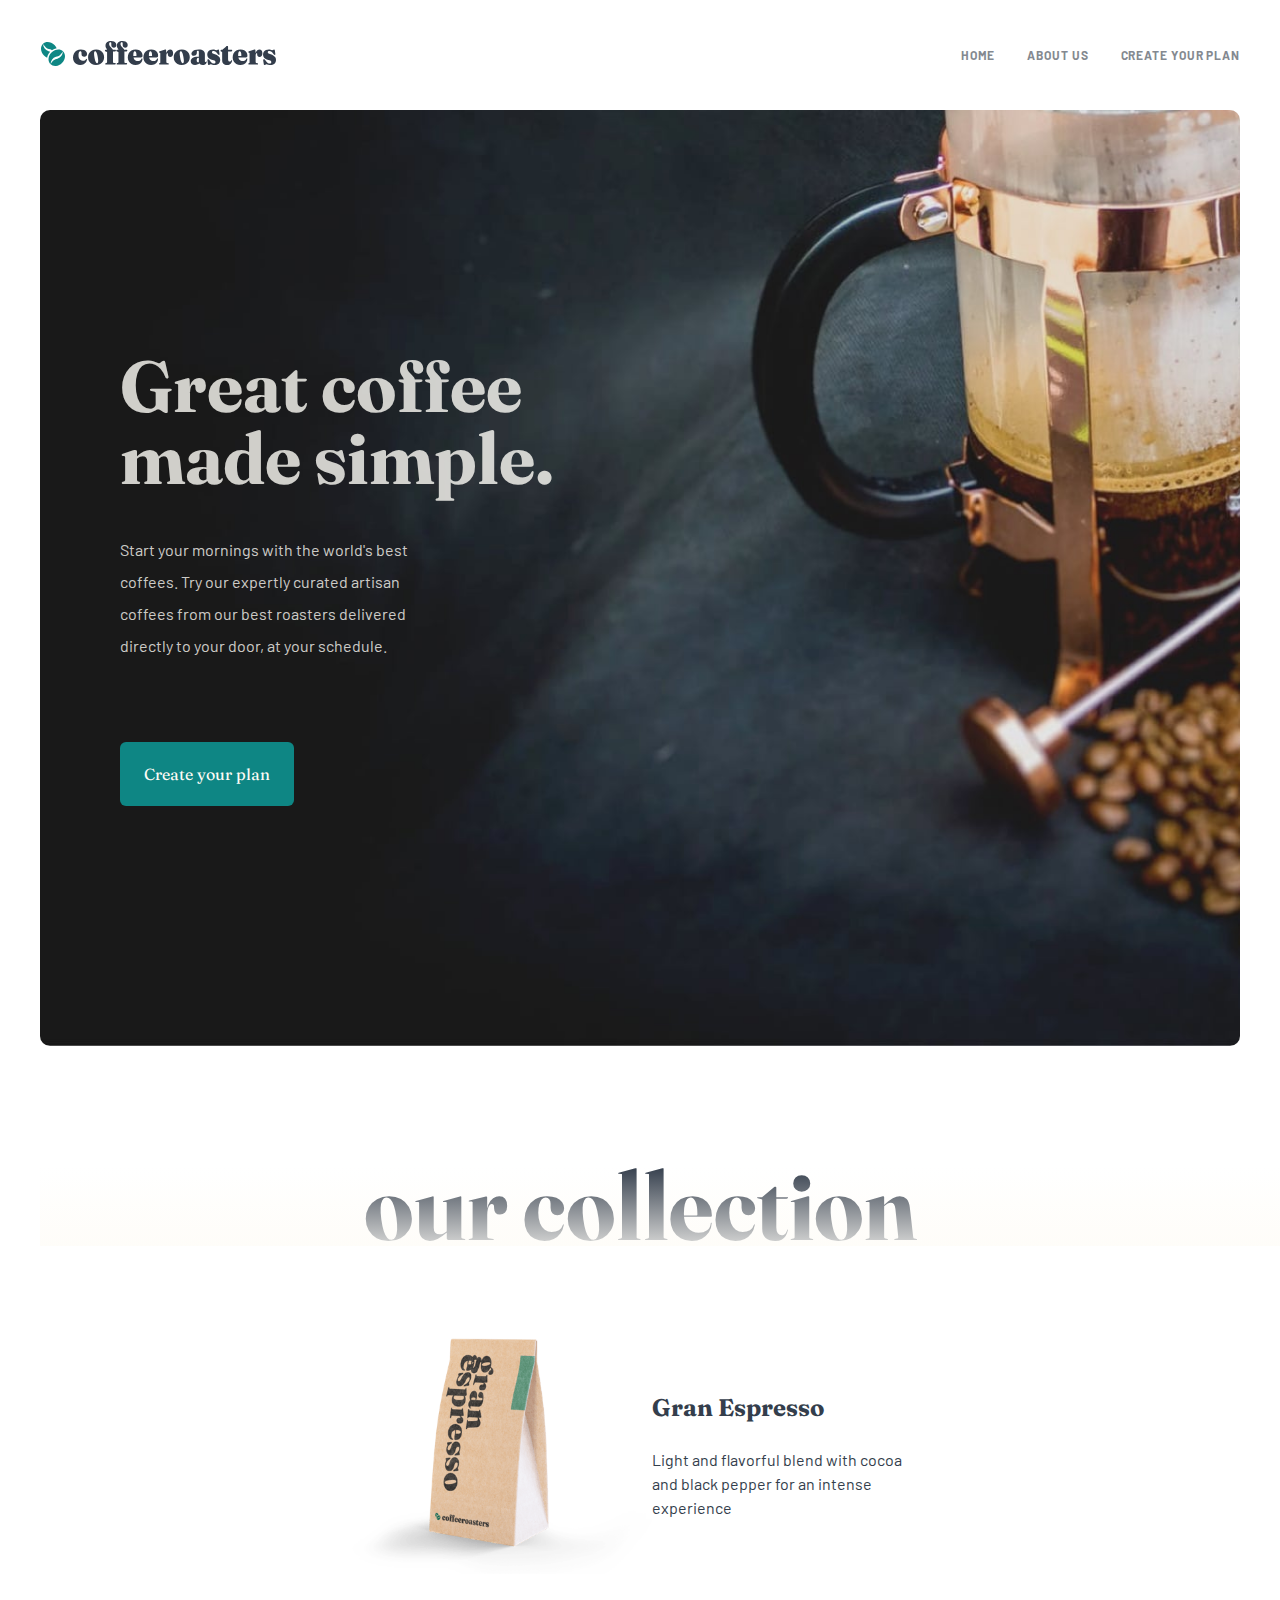
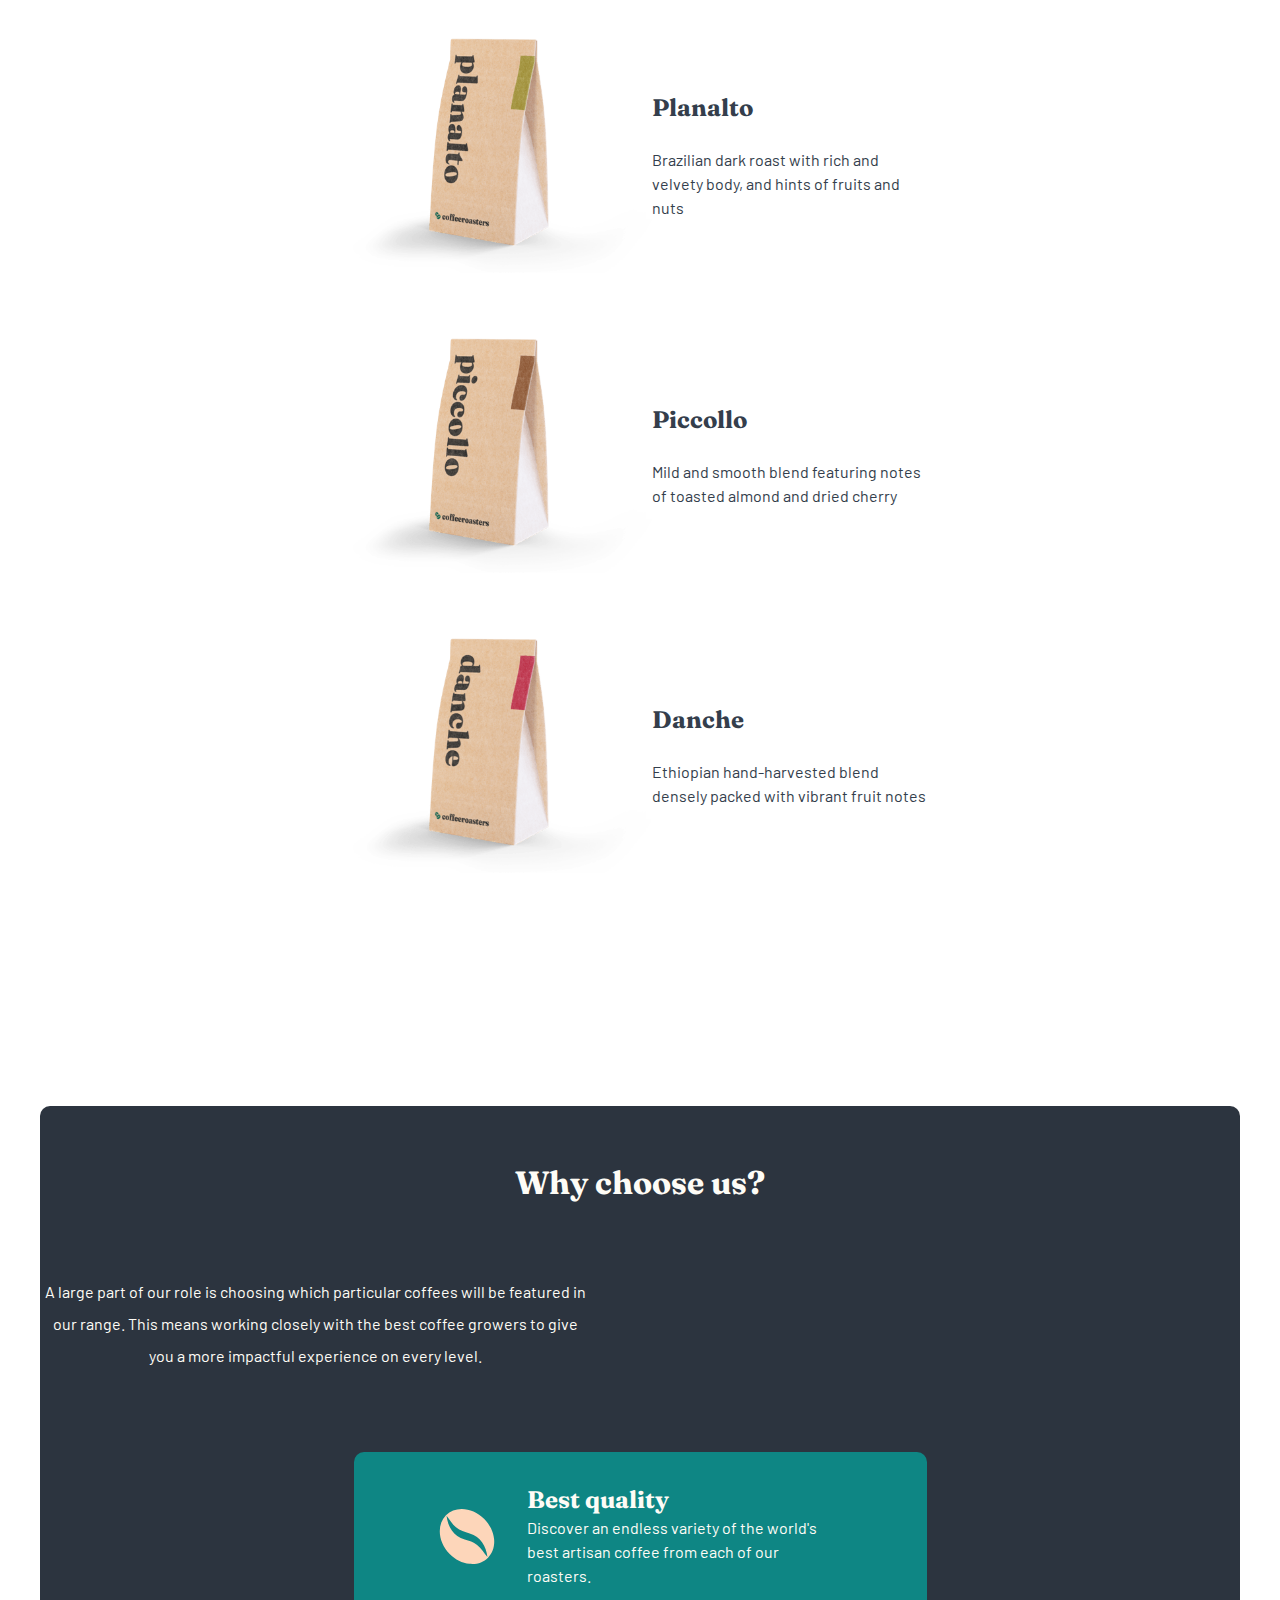
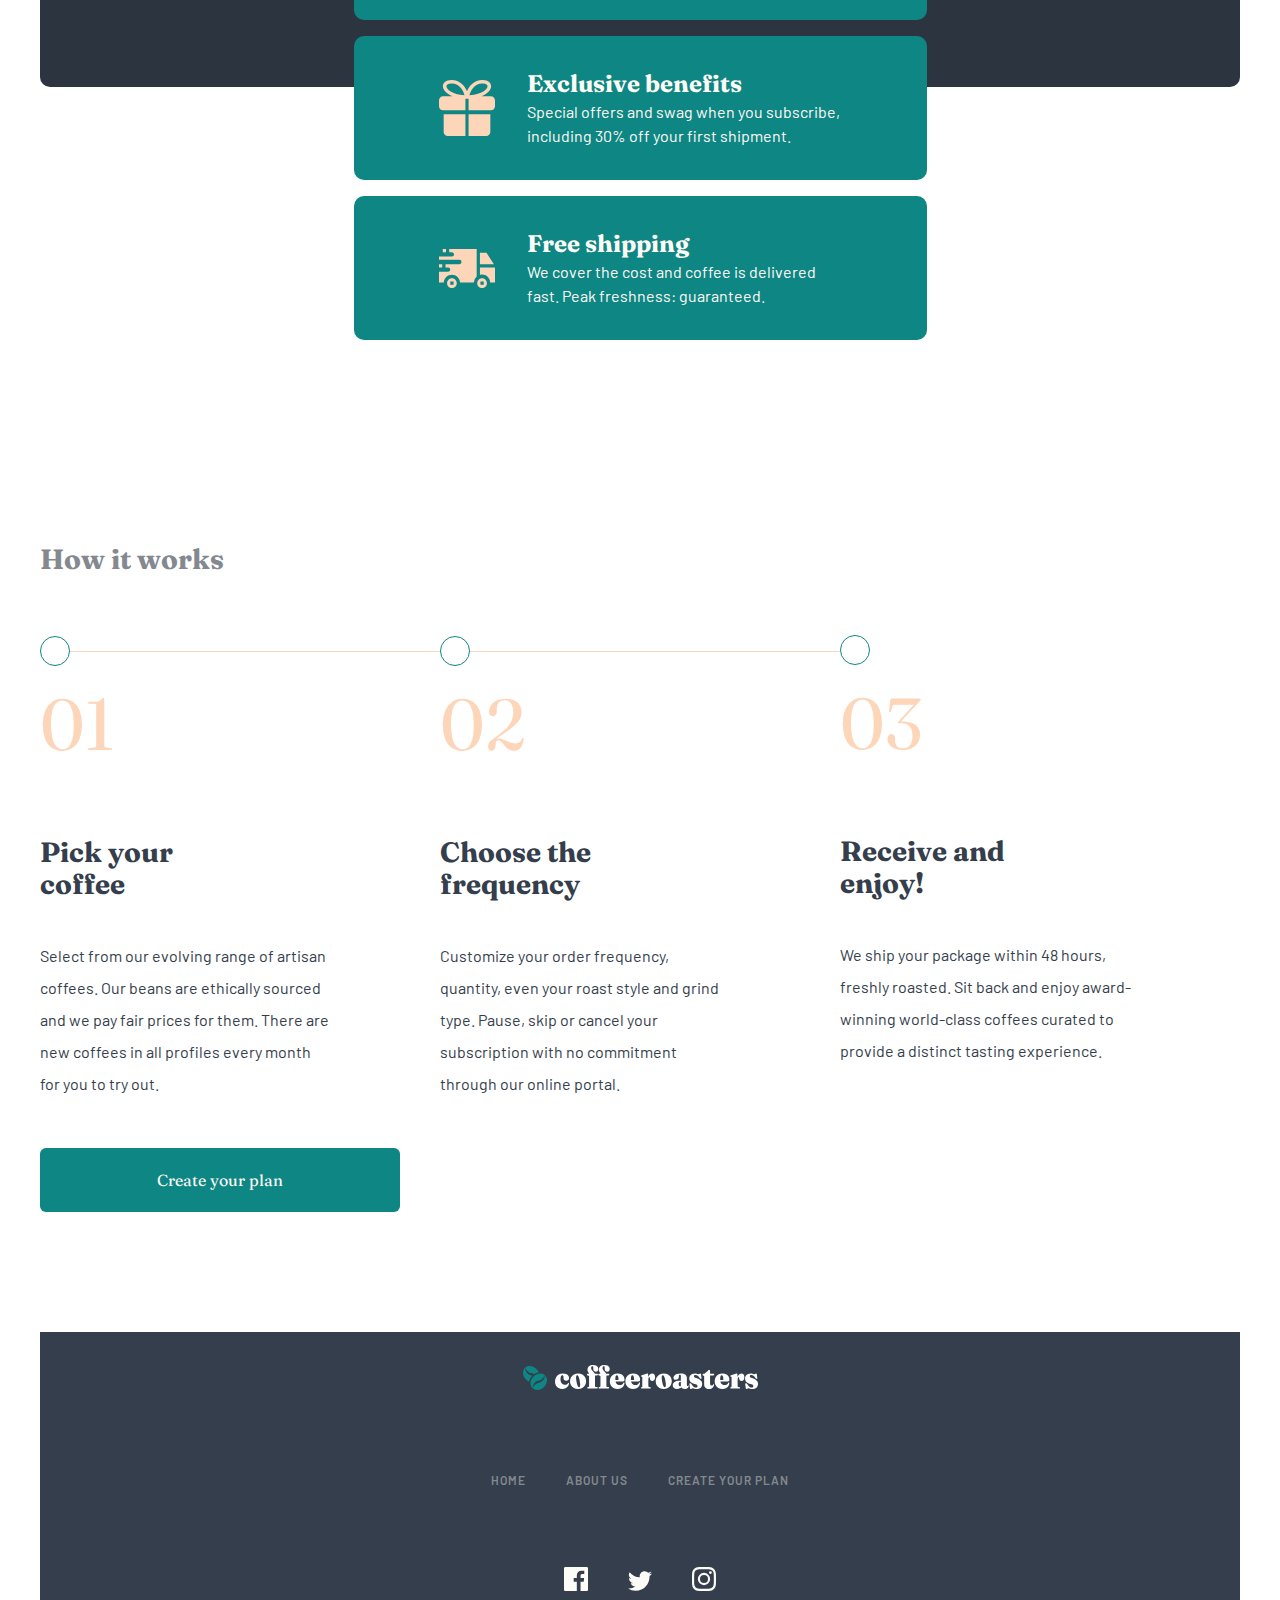
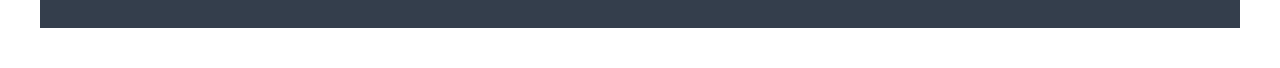
==== commit 544fe023: "Initial changes for index.html for Desktop layout" ====
--- a/index.html
+++ b/index.html
@@ -62,34 +62,34 @@
 
   <section class="collection flow">
     <h2>Our collection</h2>
-    <div class="collection-item flow">
-      <img src="./assets/home/desktop/image-gran-espresso.png" alt="Gran Espresso">
-      <div>
-        <h3>Gran Espresso</h3>
-        <p>Light and flavorful blend with cocoa and black pepper for an intense experience</p>
+    <div class="collection-container">
+      <div class="collection-item flow">
+        <img src="./assets/home/desktop/image-gran-espresso.png" alt="Gran Espresso">
+        <div>
+          <h3>Gran Espresso</h3>
+          <p>Light and flavorful blend with cocoa and black pepper for an intense experience</p>
+        </div>
       </div>
-    </div>
-    <div class="collection-item flow">
-      <img src="./assets/home/desktop/image-planalto.png" alt="Planalto">
-      <div>
-        <h3>Planalto</h3>
-        <p>Brazilian dark roast with rich and velvety body, and hints of fruits and nuts</p>
+      <div class="collection-item flow">
+        <img src="./assets/home/desktop/image-planalto.png" alt="Planalto">
+        <div>
+          <h3>Planalto</h3>
+          <p>Brazilian dark roast with rich and velvety body, and hints of fruits and nuts</p>
+        </div>
       </div>
-    </div>
-    <div class="collection-item flow">
-      <img src="./assets/home/desktop/image-piccollo.png" alt="Piccollo">
-
-      <div>
-        <h3>Piccollo</h3>
-        <p>Mild and smooth blend featuring notes of toasted almond and dried cherry</p>
+      <div class="collection-item flow">
+        <img src="./assets/home/desktop/image-piccollo.png" alt="Piccollo">
+        <div>
+          <h3>Piccollo</h3>
+          <p>Mild and smooth blend featuring notes of toasted almond and dried cherry</p>
+        </div>
       </div>
-    </div>
-    <div class="collection-item flow">
-      <img src="./assets/home/desktop/image-danche.png" alt="Danche">
-
-      <div>
-        <h3>Danche</h3>
-        <p>Ethiopian hand-harvested blend densely packed with vibrant fruit notes</p>
+      <div class="collection-item flow">
+        <img src="./assets/home/desktop/image-danche.png" alt="Danche">
+        <div>
+          <h3>Danche</h3>
+          <p>Ethiopian hand-harvested blend densely packed with vibrant fruit notes</p>
+        </div>
       </div>
     </div>
   </section>
--- a/style.css
+++ b/style.css
@@ -1,4 +1,4 @@
-@import url('https://fonts.googleapis.com/css2?family=Barlow&family=Fraunces:wght@900&display=fallback');
+@import url('https://fonts.googleapis.com/css2?family=Barlow:wght@400;700&family=Fraunces:wght@900&display=fallback');
 
 *,
 *::after,
@@ -16,6 +16,7 @@
   --clr-light-cream: hsl(43, 78%, 98%);
   --clr-lighter-cream: hsl(40, 29%, 94%);
   --clr-grey: hsl(215, 5%, 54%);
+  --clr-black: rgba(51, 61, 75, 1);
 
   --fnt-ff-heading: 'Fraunces', serif;
   --fnt-ff-body: 'Barlow', sans-serif;
@@ -89,6 +90,10 @@
 
 header nav ul a:visited {
   color: var(--clr-grey);
+}
+
+header nav ul a:hover {
+  color: rgba(51, 61, 75, 1);
 }
 
 @media (min-width: 768px) {
@@ -288,6 +293,12 @@
   }
 }
 
+@media (min-width: 1440px) {
+  .collection-container {
+    display: flex;
+  }
+}
+
 .choose-us {
   position: relative;
   color: var(--clr-light-cream);
@@ -366,6 +377,12 @@
   }
 }
 
+@media (min-width: 1440px) {
+  .why-choose-container {
+    display: flex;
+  }
+}
+
 .how-it-works .heading {
   color: var(--clr-grey);
 }
@@ -379,6 +396,8 @@
 @media (min-width: 768px) {
   .how-it-works__steps-container {
     display: flex;
+    justify-content: center;
+    margin-inline: auto;
   }
 
   .how-it-works {
@@ -398,14 +417,20 @@
     margin-top: 3rem;
   }
 
+  .how-it-works__item {
+    flex: 1;
+  }
+
   .how-it-works__item p,
   .how-it-works__item h3 {
     padding-right: 1.5rem;
+    margin-left: 0;
   }
 
   .how-it-works__item h3 {
     font-size: 1.75rem;
     line-height: 2rem;
+    max-width: 10ch;
   }
 
   .how-it-works__item .step-number {
@@ -476,6 +501,14 @@
   }
 }
 
+@media (min-width: 1440px) {
+  footer {
+    flex-direction: row;
+    justify-content: space-between;
+    align-items: center;
+  }
+}
+
 button {
   cursor: pointer;
 }
@@ -529,8 +562,61 @@
 
 .commitment-img {
   height: 400px;
-  margin-top: var(--spacer);
+  width: 327px;
+  background-image: url('/assets/about/mobile/image-commitment.jpg');
+  background-size: contain;
+  background-repeat: no-repeat;
+  margin-inline: auto;
   border-radius: var(--border-radius);
+  overflow: hidden;
+}
+
+.our-commitment h2 {
+  font-size: 2rem;
+  line-height: 3;
+}
+
+@media (min-width: 768px) {
+  .bg-about-us {
+    background-image: url('./assets/about/tablet/image-hero-whitecup.jpg');
+  }
+
+  .about-us {
+    text-align: left;
+    padding-left: 4rem;
+  }
+
+  .about-us h1 {
+    font-size: 2rem;
+    line-height: 2.5rem;
+  }
+
+  .about-us p {
+    margin-left: 0;
+    max-width: 55ch;
+    line-height: 1.5;
+  }
+
+  .our-commitment {
+    text-align: left;
+    display: flex;
+    justify-content: space-between;
+  }
+
+  .our-commitment h2 {
+    font-size: 2rem;
+    line-height: 3;
+  }
+
+  .commitment-img {
+    height: 470px;
+    width: 281px;
+    background-image: url('/assets/about/tablet/image-commitment.jpg');
+    background-size: contain;
+    background-position: 50% 50%;
+    align-self: center;
+    margin-left: 0;
+  }
 }
 
 .quality {
@@ -548,8 +634,14 @@
   color: var(--clr-light-cream);
 }
 
-.quality img {
-  display: block;
+.quality p {
+  max-width: 55ch;
+  margin-inline: auto;
+}
+
+.quality-img {
+  background-image: url('./assets/about/mobile/image-quality.jpg');
+  background-size: cover;
   margin-top: -15%;
   margin-bottom: var(--spacer);
   margin-left: auto;
@@ -557,6 +649,15 @@
   width: 279px;
   height: 156px;
   border-radius: var(--border-radius);
+  overflow: hidden;
+}
+
+@media (min-width: 768px) {
+  .quality-img {
+    background-image: url('./assets/about/tablet/image-quality.jpg');
+    width: 573px;
+    height: 320px;
+  }
 }
 
 .addresses h2 {
@@ -570,7 +671,6 @@
   background-position: top center;
   padding-top: calc(var(--spacer) * 4);
   margin-bottom: var(--spacer);
-
   padding-bottom: calc(var(--spacer) * 2);
 }
 
@@ -590,6 +690,32 @@
 }
 .address.au {
   background-image: url('./assets/about/desktop/illustration-australia.svg');
+}
+
+@media (min-width: 768px) {
+  .address-list {
+    display: flex;
+    justify-content: space-around;
+    text-align: left;
+  }
+
+  .address {
+    background-position: top left;
+    padding-top: 80px;
+    display: flex;
+    flex-direction: column;
+  }
+
+  .address.uk,
+  .address.ca,
+  .address.au {
+    align-self: flex-start;
+  }
+
+  .address h3,
+  p {
+    margin-left: 0;
+  }
 }
 
 /* Plan */
@@ -612,6 +738,86 @@
 .how-it-works-plan h3 {
   font-size: var(--fnt-size-500);
   margin: calc(var(--spacer) / 2);
+}
+
+.how-it-works-plan .heading {
+  color: var(--clr-grey);
+}
+
+.how-it-works-plan .step-number {
+  font-family: var(--fnt-ff-heading);
+  font-size: var(--fnt-size-800);
+  color: var(--clr-pale-orange);
+}
+
+@media (min-width: 768px) {
+  .how-it-works-plan--container {
+    display: flex;
+    justify-content: center;
+    text-align: left;
+    padding-inline: var(--spacer);
+  }
+
+  .how-it-works-plan > * {
+    flex: 1;
+    margin-inline: 0;
+  }
+
+  .how-it-works-plan h3 {
+    margin-left: 0;
+    max-width: 8ch;
+  }
+
+  .how-it-works-plan .step-number {
+    position: relative;
+    border-top: 1px solid var(--clr-pale-orange);
+  }
+
+  .how-it-works-plan .step-number::before {
+    content: '';
+    position: absolute;
+    background: transparent;
+    top: -1rem;
+    height: 30px;
+    width: 30px;
+    border: 1px solid var(--clr-dark-cyan);
+    border-radius: 50%;
+    z-index: 1;
+  }
+
+  .how-it-works-plan .how-it-works:last-of-type .step-number {
+    border-top: none;
+  }
+
+  .how-it-works-plan .how-it-works:last-of-type .step-number::after {
+    content: '';
+    position: absolute;
+    top: 0;
+    left: 0;
+    width: 15px;
+    height: 1px;
+    background-color: var(--clr-pale-orange);
+  }
+
+  .how-it-works-plan .how-it-works:first-of-type .step-number::after {
+    content: '';
+    position: absolute;
+    top: -1px;
+    left: 0;
+    width: 15px;
+    height: 1px;
+    background-color: var(--clr-dark-grey-blue);
+    z-index: 1;
+  }
+
+  .how-it-works-plan .how-it-works p {
+    padding-right: 3rem;
+  }
+
+  .create-plan-hero {
+    text-align: left;
+    padding-left: calc(var(--spacer) * 2);
+  }
 }
 
 .toggle-show-btn {
@@ -710,6 +916,28 @@
 
 .coffee-option label > p {
   margin-left: 0;
+}
+
+@media (min-width: 768px) {
+  .coffee-option.open ul {
+    display: flex;
+    gap: calc(var(--spacer) / 4);
+    margin-top: var(--spacer);
+  }
+
+  .coffee-option__heading {
+    font-size: 2rem;
+    line-height: 3rem;
+  }
+
+  .coffee-option label {
+    margin-inline: 0;
+    height: 100%;
+  }
+
+  .coffee-option h3 {
+    font-size: 1.5rem;
+  }
 }
 
 .order-summary {
@@ -798,9 +1026,83 @@
   margin: var(--spacer);
 }
 
+.checkout-panel-wide {
+  display: none;
+  align-items: center;
+  margin-top: 1rem;
+}
+
+.checkout-panel-wide .order-total {
+  font-family: var(--fnt-ff-heading);
+  font-size: var(--fnt-size-500);
+}
+
+.checkout-panel-wide span {
+  margin-left: var(--spacer);
+}
+
+.checkout-panel-wide > * {
+  flex: 1;
+  margin: 0;
+}
+
+.checkout-panel-wide {
+  margin-bottom: var(--spacer);
+}
+
 .plan-btn {
   padding: 1em 1.5em;
   font-size: var(--fnt-size-300);
   margin-top: calc(var(--spacer) * 2);
   margin-bottom: calc(var(--spacer) * 4);
 }
+
+@media (min-width: 768px) {
+  .order-summary {
+    margin-top: calc(var(--spacer) * 2);
+  }
+
+  .coffee-option li {
+    margin-top: 0;
+    margin-bottom: 0;
+  }
+
+  .coffee-option input[type='radio'] + label {
+    padding-top: 3rem;
+    padding-bottom: 3rem;
+  }
+
+  .order-summary h3 {
+    margin-top: 0;
+  }
+
+  .order-summary-modal .content {
+    position: fixed;
+    left: 50%;
+    top: 50%;
+    width: 70%;
+    margin-bottom: auto;
+    background-color: var(--clr-light-cream);
+    text-align: left;
+    border-radius: var(--border-radius);
+    margin-bottom: auto;
+    transform: translate(-50%, -50%);
+  }
+
+  .order-summary-modal .content p {
+    max-width: 100%;
+    margin-top: 1rem;
+  }
+
+  .checkout-panel-wide {
+    display: flex;
+  }
+
+  .checkout-panel {
+    display: none;
+  }
+
+  .plan-btn {
+    font-size: 1.2rem;
+  }
+}
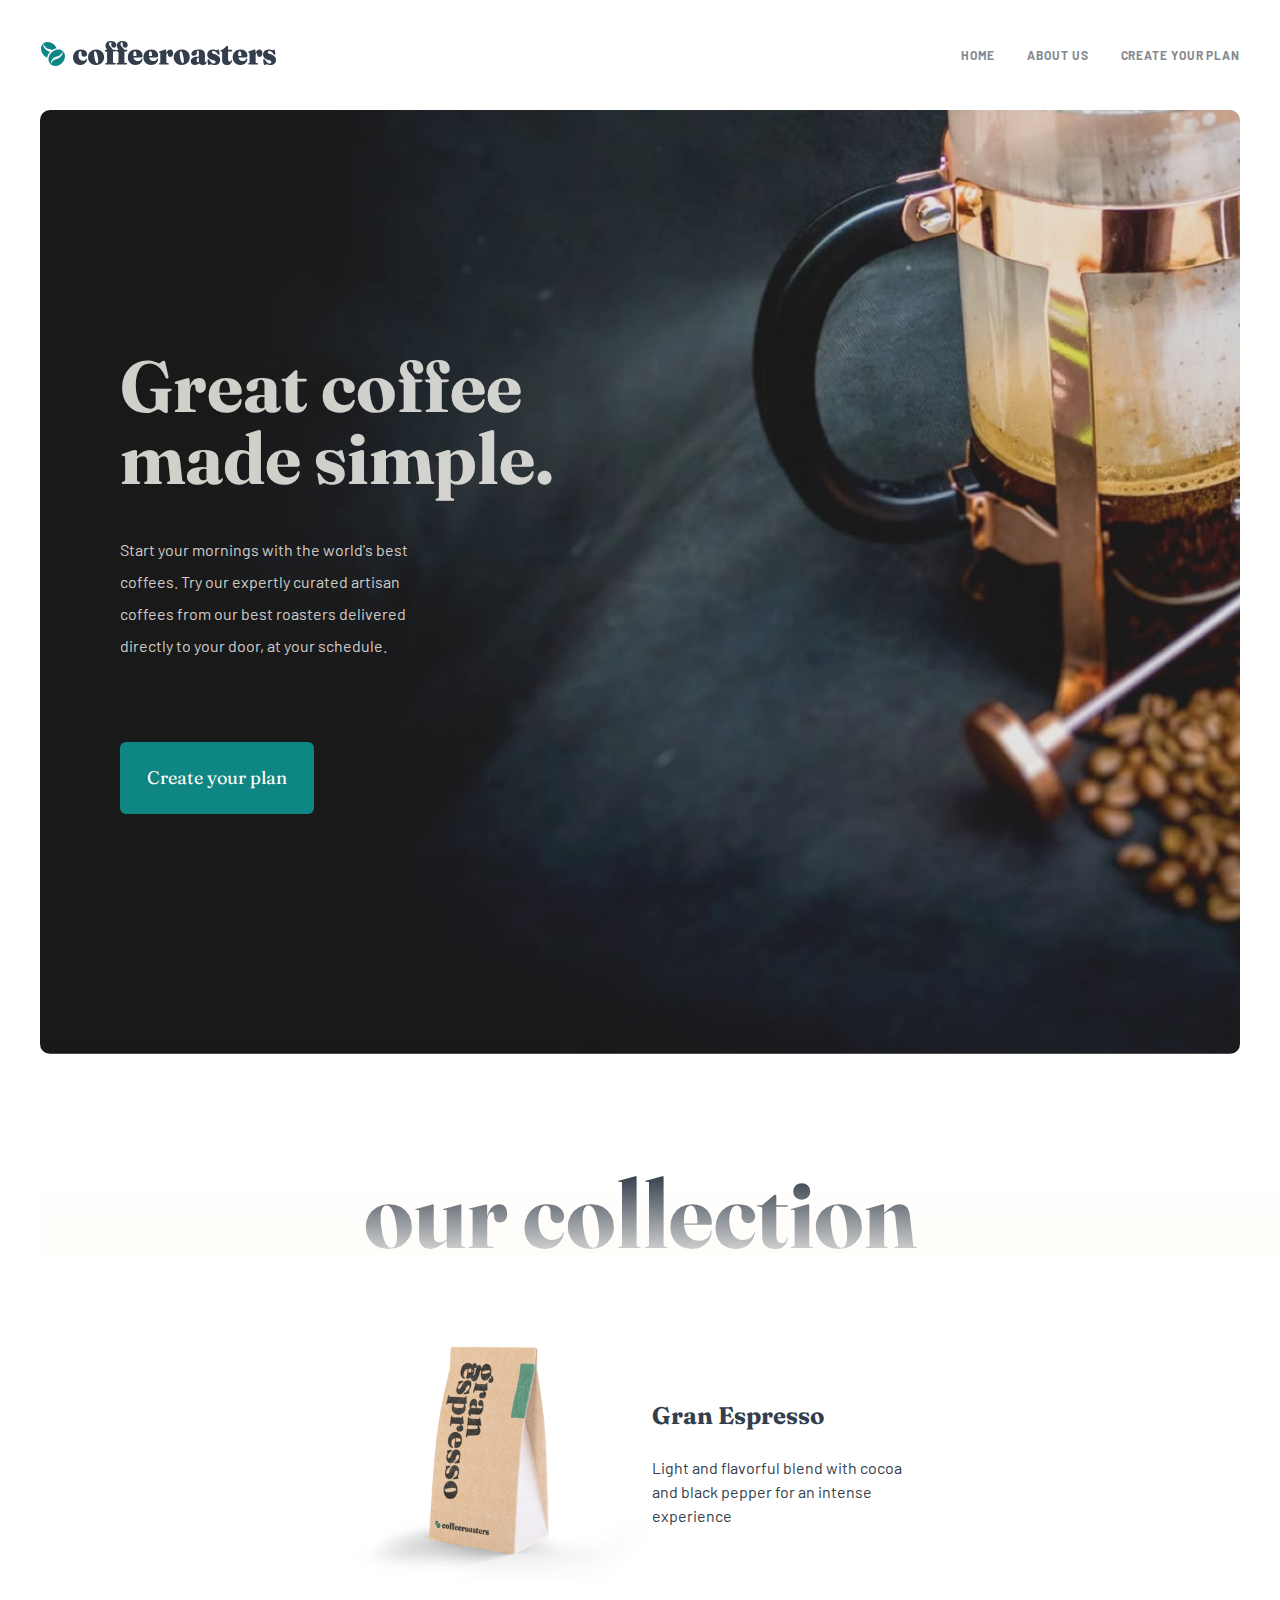
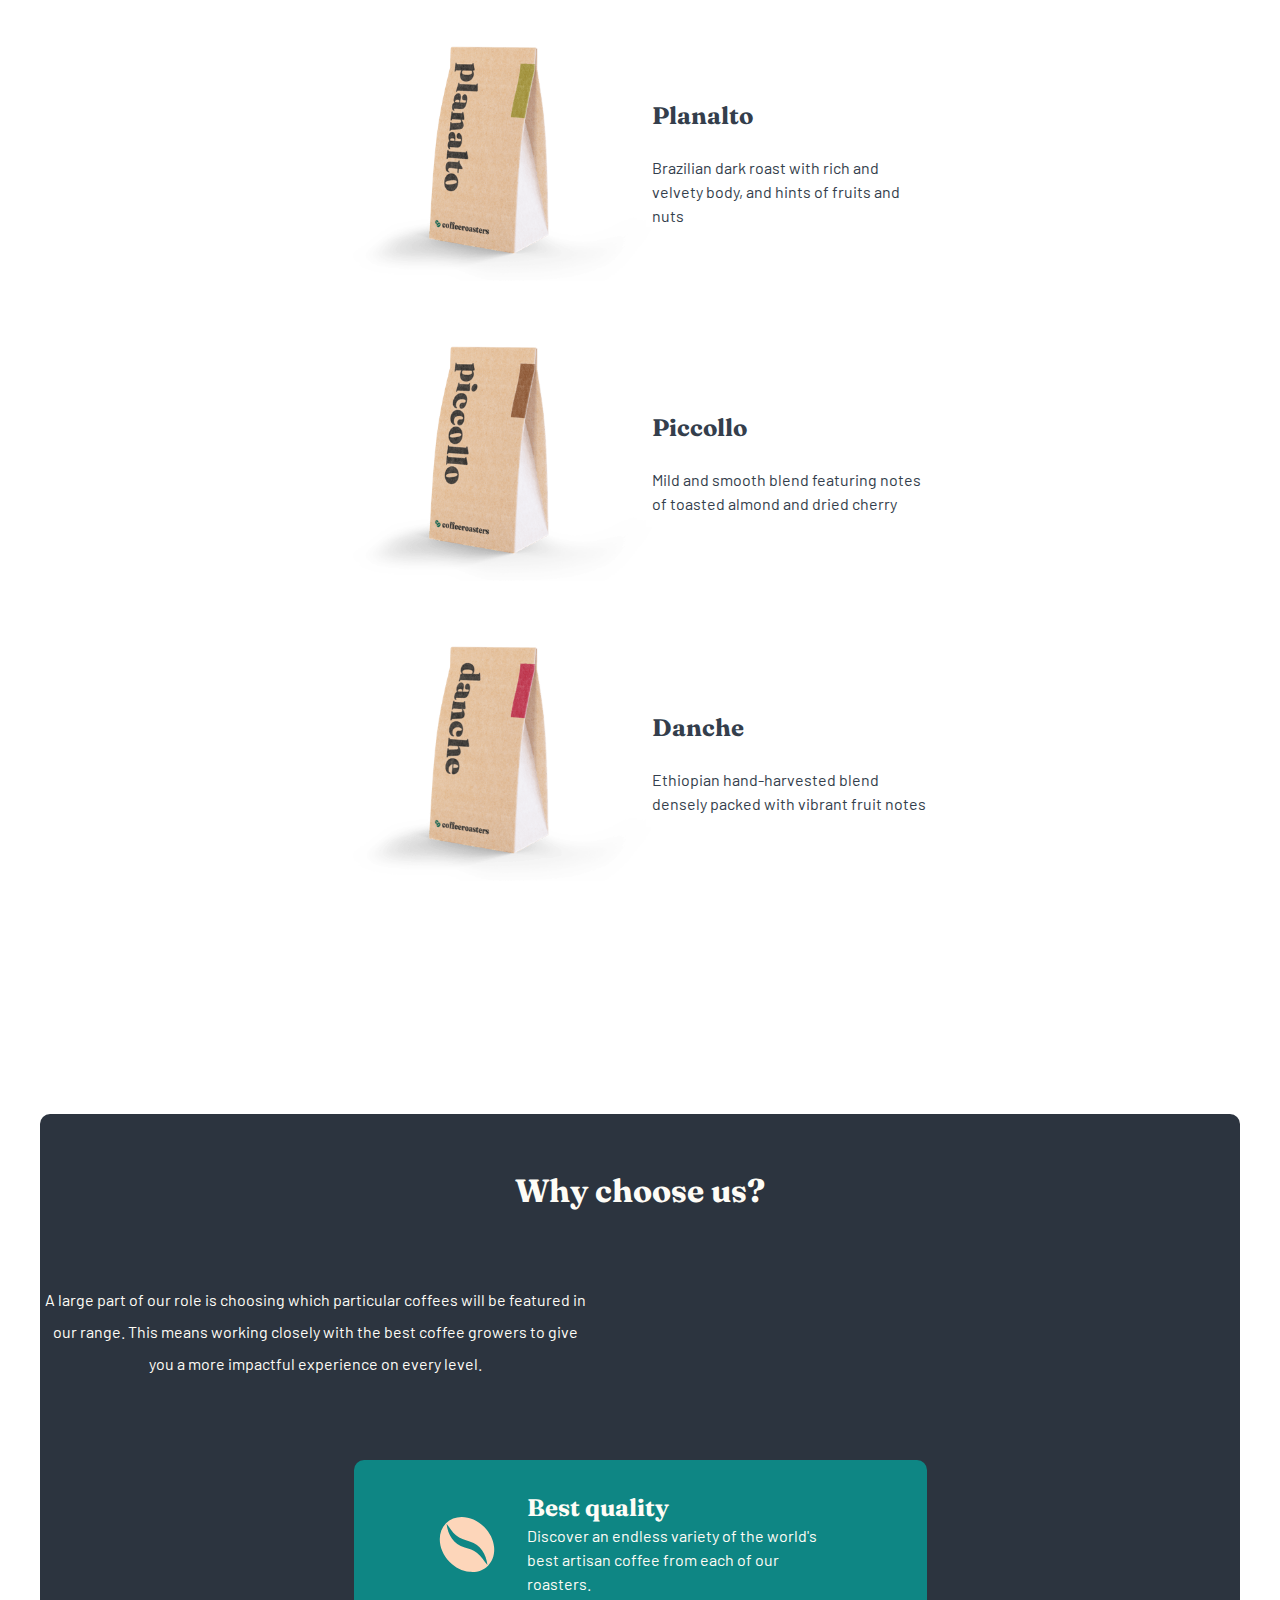
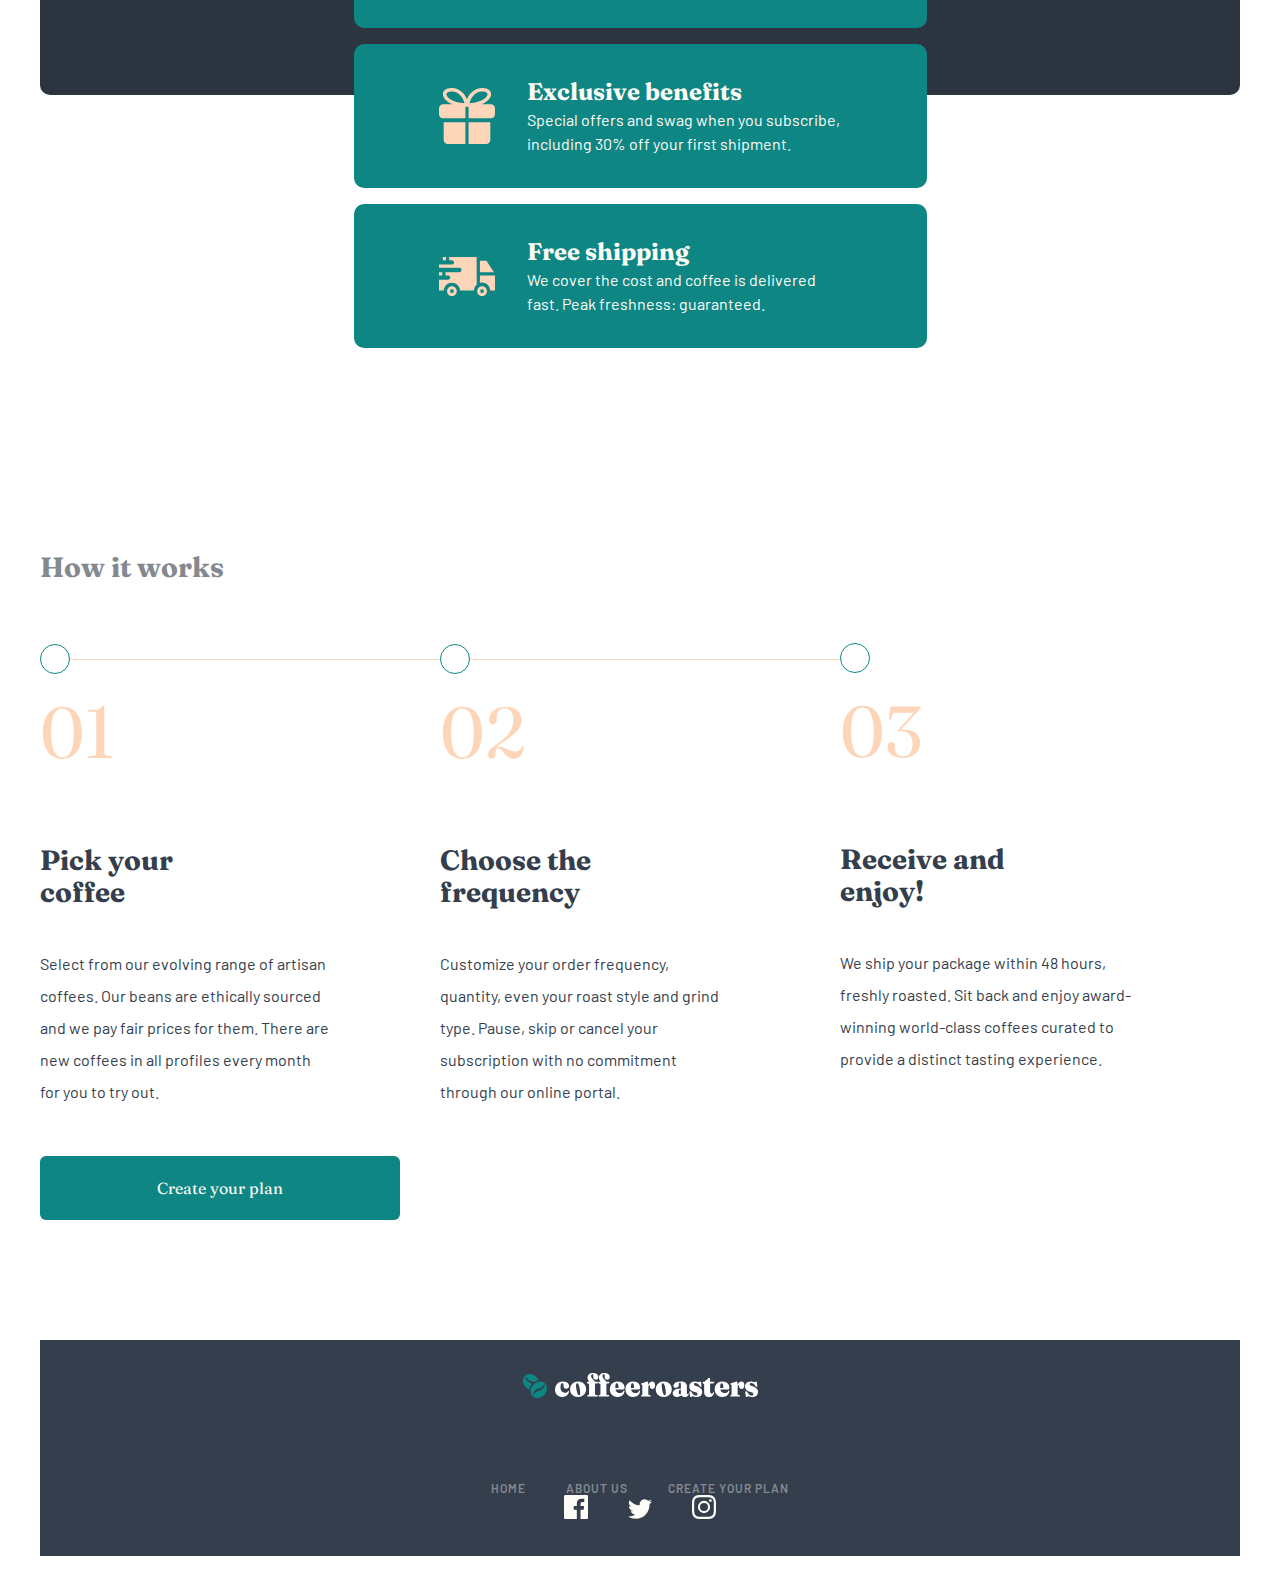
==== commit ede4c7ca: "Continued Desktop style" ====
--- a/index.html
+++ b/index.html
@@ -163,17 +163,19 @@
     <div class="logo">
       <img src="./assets/shared/desktop/logo-white.svg" alt="Coffee Roasters Logo">
     </div>
-    <nav>
-      <ul>
-        <li><a href="./index.html">Home</a></li>
-        <li><a href="./about.html">About Us</a></li>
-        <li><a href="./plan.html">Create your plan</a></li>
-      </ul>
-    </nav>
-    <div class="social-icons">
-      <a href="#"><img src="./assets/shared/desktop/icon-facebook.svg" alt="Facebook Logo"></a>
-      <a href="#"><img src="./assets/shared/desktop/icon-twitter.svg" alt="Twitter Logo"></a>
-      <a href="#"><img src="./assets/shared/desktop/icon-instagram.svg" alt="Instagram Logo"></a>
+    <div>
+      <nav>
+        <ul>
+          <li><a href="./index.html">Home</a></li>
+          <li><a href="./about.html">About Us</a></li>
+          <li><a href="./plan.html">Create your plan</a></li>
+        </ul>
+      </nav>
+      <div class="social-icons">
+        <a href="#"><img src="./assets/shared/desktop/icon-facebook.svg" alt="Facebook Logo"></a>
+        <a href="#"><img src="./assets/shared/desktop/icon-twitter.svg" alt="Twitter Logo"></a>
+        <a href="#"><img src="./assets/shared/desktop/icon-instagram.svg" alt="Instagram Logo"></a>
+      </div>
     </div>
   </footer>
   <script src="./script.js"></script>
--- a/style.css
+++ b/style.css
@@ -220,6 +220,19 @@
 
   .hero p {
     margin: 0;
+  }
+
+  .hero a {
+    font-size: 18px;
+  }
+}
+
+@media (min-width: 1440px) {
+  .hero {
+    background-image: url('./assets/home/desktop/image-hero-coffeepress.jpg');
+    background-size: cover;
+    background-position: 60% 0%;
+    border-radius: var(--border-radius);
   }
 }
 
@@ -294,8 +307,25 @@
 }
 
 @media (min-width: 1440px) {
+  .collection h2 {
+    font-size: var(--fnt-size-900);
+  }
+
   .collection-container {
     display: flex;
+    --spacer: -1.5rem;
+  }
+
+  .collection-item {
+    flex-direction: column;
+  }
+
+  .collection-item div {
+    text-align: center;
+  }
+
+  .collection-item img {
+    max-width: 256px;
   }
 }
 
@@ -503,9 +533,38 @@
 
 @media (min-width: 1440px) {
   footer {
-    flex-direction: row;
+    display: grid;
+    grid-template-columns: 400px 1fr;
+    align-content: center;
+    padding: 1rem;
+  }
+
+  footer > * {
+    margin-top: 0;
+  }
+
+  footer div {
+    display: flex;
     justify-content: space-between;
-    align-items: center;
+    align-content: center;
+    --spacer: 1.5rem;
+    width: 100%;
+  }
+
+  footer div :first-child > * {
+    width: max-content;
+  }
+
+  footer .logo {
+    margin-top: 0;
+  }
+
+  footer .social-icons {
+    justify-content: flex-end;
+    margin: 1rem;
+    margin-top: 0;
+    margin-bottom: 2rem;
+    transform: translateY(-25%);
   }
 }
 
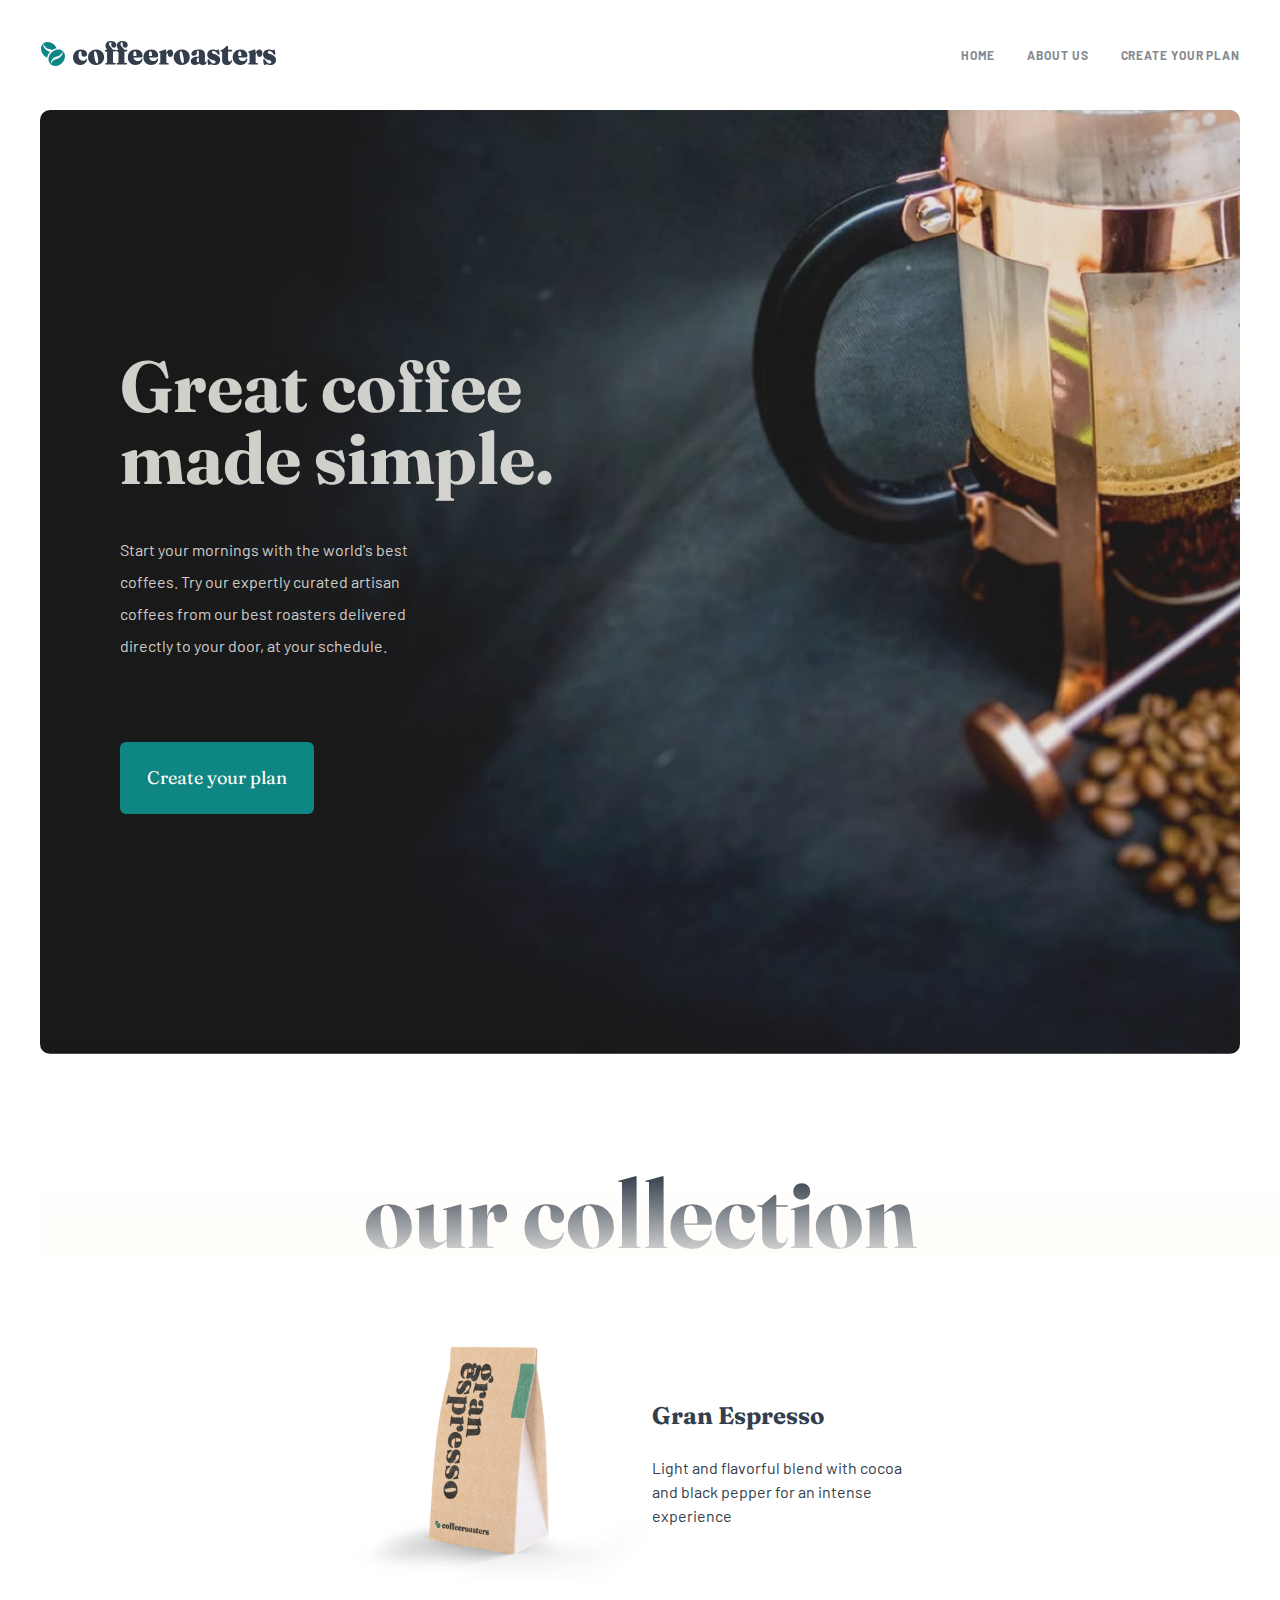
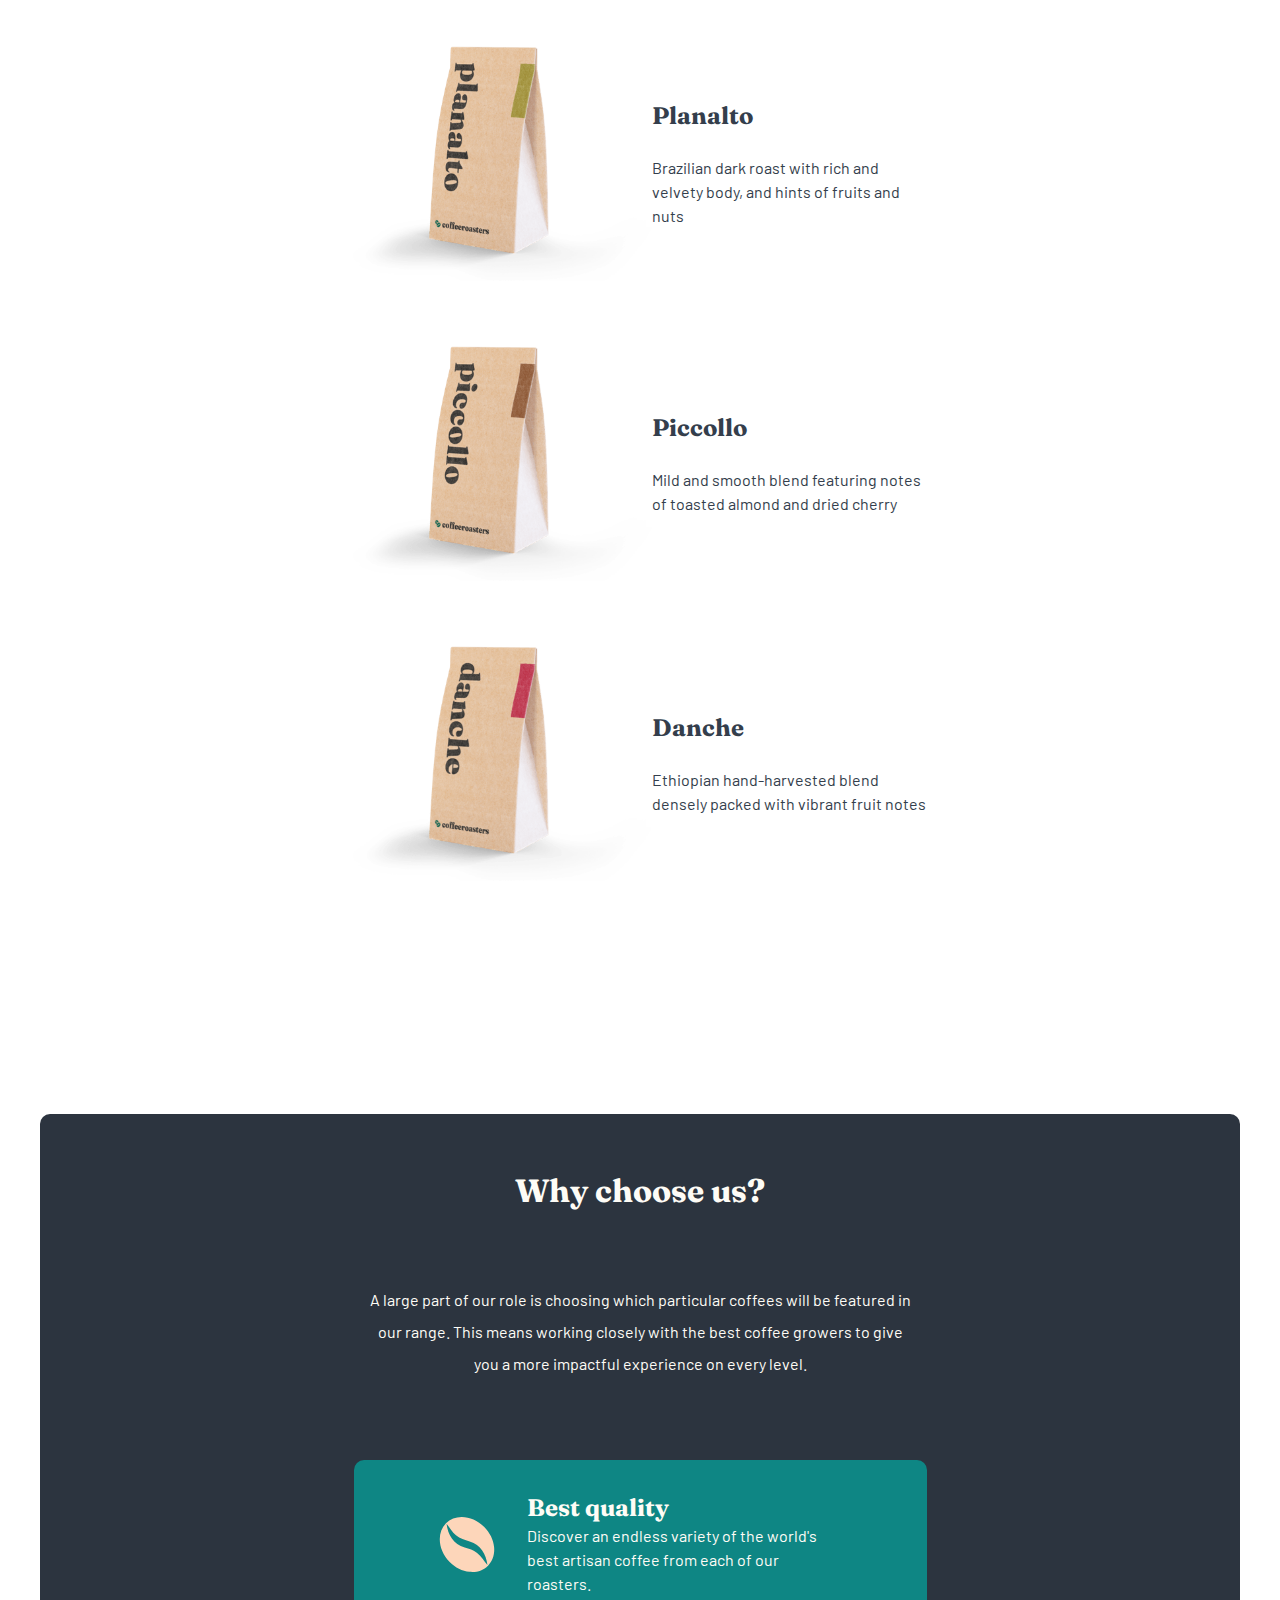
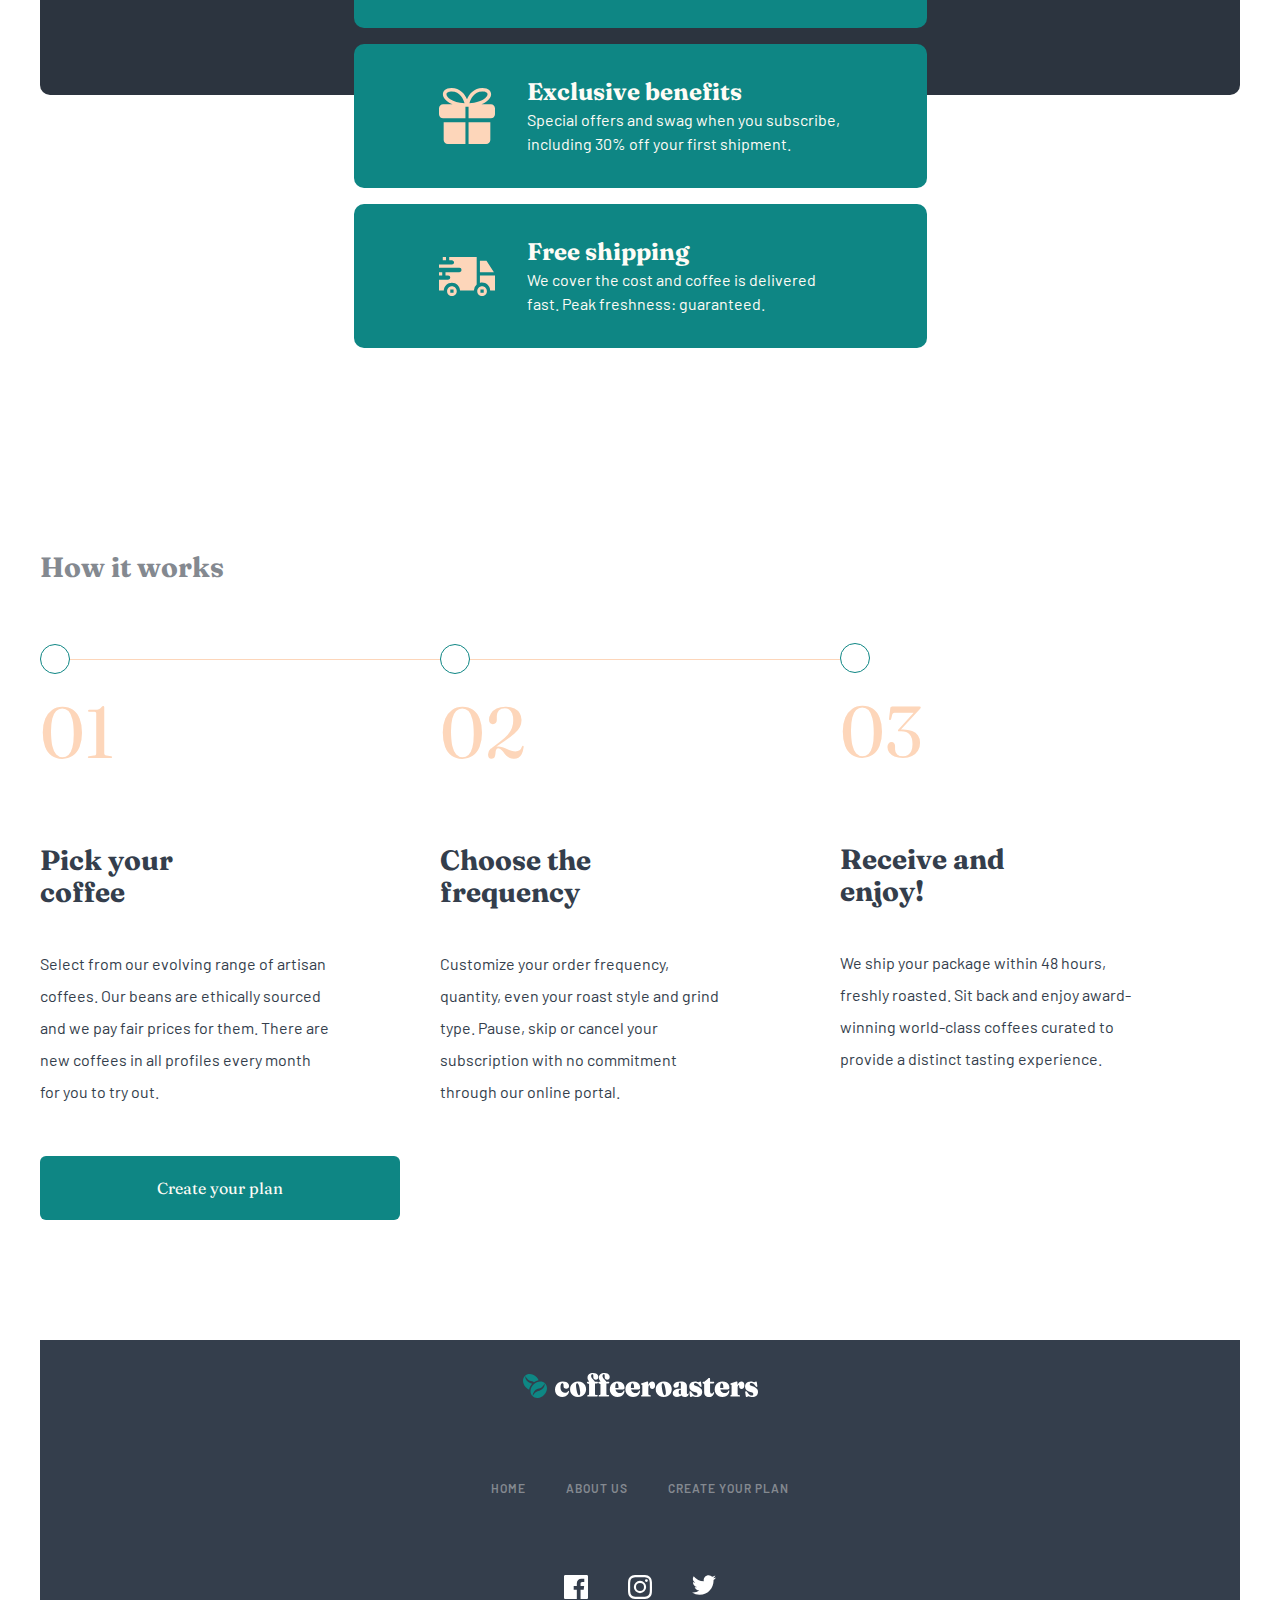
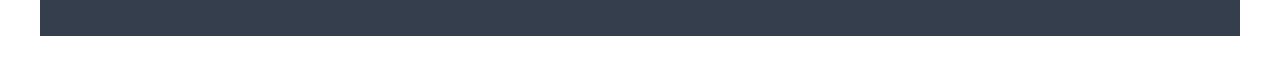
==== commit 642e1417: "Replace img with svg for change of fill on hover in the social links" ====
--- a/index.html
+++ b/index.html
@@ -163,7 +163,7 @@
     <div class="logo">
       <img src="./assets/shared/desktop/logo-white.svg" alt="Coffee Roasters Logo">
     </div>
-    <div>
+    <div class="flow">
       <nav>
         <ul>
           <li><a href="./index.html">Home</a></li>
@@ -172,12 +172,36 @@
         </ul>
       </nav>
       <div class="social-icons">
-        <a href="#"><img src="./assets/shared/desktop/icon-facebook.svg" alt="Facebook Logo"></a>
-        <a href="#"><img src="./assets/shared/desktop/icon-twitter.svg" alt="Twitter Logo"></a>
-        <a href="#"><img src="./assets/shared/desktop/icon-instagram.svg" alt="Instagram Logo"></a>
-      </div>
-    </div>
+        <a href="#"><svg>
+            <use href="#facebook-icon" />
+          </svg>
+          <a href="#"><svg>
+              <use href="#instagram-icon" />
+            </svg></a>
+          <a href="#"><svg>
+              <use href="#twitter-icon" />
+            </svg>
+          </a>
+      </div>
+    </div>
+
+
   </footer>
+  <svg class="visually-hidden">
+    <symbol id="facebook-icon" height="24" width="24" viewBox="0 0 24 24">
+      <path
+        d="M22.675 0H1.325C.593 0 0 .593 0 1.325v21.351C0 23.407.593 24 1.325 24H12.82v-9.294H9.692v-3.622h3.128V8.413c0-3.1 1.893-4.788 4.659-4.788 1.325 0 2.463.099 2.795.143v3.24l-1.918.001c-1.504 0-1.795.715-1.795 1.763v2.313h3.587l-.467 3.622h-3.12V24h6.116c.73 0 1.323-.593 1.323-1.325V1.325C24 .593 23.407 0 22.675 0z" />
+    </symbol>
+
+    <symbol id="instagram-icon" width="24" height="24" viewBox="0 0 24 24">
+      <path
+        d="M12 2.163c3.204 0 3.584.012 4.85.07 3.252.148 4.771 1.691 4.919 4.919.058 1.265.069 1.645.069 4.849 0 3.205-.012 3.584-.069 4.849-.149 3.225-1.664 4.771-4.919 4.919-1.266.058-1.644.07-4.85.07-3.204 0-3.584-.012-4.849-.07-3.26-.149-4.771-1.699-4.919-4.92-.058-1.265-.07-1.644-.07-4.849 0-3.204.013-3.583.07-4.849.149-3.227 1.664-4.771 4.919-4.919 1.266-.057 1.645-.069 4.849-.069zM12 0C8.741 0 8.333.014 7.053.072 2.695.272.273 2.69.073 7.052.014 8.333 0 8.741 0 12c0 3.259.014 3.668.072 4.948.2 4.358 2.618 6.78 6.98 6.98C8.333 23.986 8.741 24 12 24c3.259 0 3.668-.014 4.948-.072 4.354-.2 6.782-2.618 6.979-6.98.059-1.28.073-1.689.073-4.948 0-3.259-.014-3.667-.072-4.947-.196-4.354-2.617-6.78-6.979-6.98C15.668.014 15.259 0 12 0zm0 5.838a6.162 6.162 0 100 12.324 6.162 6.162 0 000-12.324zM12 16a4 4 0 110-8 4 4 0 010 8zm6.406-11.845a1.44 1.44 0 100 2.881 1.44 1.44 0 000-2.881z" />
+    </symbol>
+    <symbol id="twitter-icon" width="24" height="24" viewBox="0 0 24 24">
+      <path
+        d="M24 2.557a9.83 9.83 0 01-2.828.775A4.932 4.932 0 0023.337.608a9.864 9.864 0 01-3.127 1.195A4.916 4.916 0 0016.616.248c-3.179 0-5.515 2.966-4.797 6.045A13.978 13.978 0 011.671 1.149a4.93 4.93 0 001.523 6.574 4.903 4.903 0 01-2.229-.616c-.054 2.281 1.581 4.415 3.949 4.89a4.935 4.935 0 01-2.224.084 4.928 4.928 0 004.6 3.419A9.9 9.9 0 010 17.54a13.94 13.94 0 007.548 2.212c9.142 0 14.307-7.721 13.995-14.646A10.025 10.025 0 0024 2.557z" />
+    </symbol>
+  </svg>
   <script src="./script.js"></script>
 </body>
 
--- a/style.css
+++ b/style.css
@@ -385,6 +385,7 @@
 
   .choose-us-intro p {
     max-width: calc(var(--measure) * 1.75);
+    margin-inline: auto;
   }
 
   .why-choose div {
@@ -514,11 +515,22 @@
 
 .social-icons {
   display: flex;
-  color: white;
+  fill: white;
   justify-content: center;
   align-items: center;
   font-size: var(--fnt-size-400);
   gap: calc(var(--spacer) * 2);
+}
+
+.social-icons svg {
+  fill: white;
+  height: 1.5rem;
+  width: 1.5rem;
+  transition: fill 500ms ease-in;
+}
+
+.social-icons svg:hover {
+  fill: var(--clr-pale-orange);
 }
 
 @media (min-width: 768px) {
@@ -1165,3 +1177,15 @@
     font-size: 1.2rem;
   }
 }
+
+.visually-hidden {
+  border: 0;
+  clip: rect(0 0 0 0);
+  height: 1px;
+  margin: 0;
+  overflow: hidden;
+  padding: 0;
+  position: absolute;
+  width: 1px;
+  white-space: nowrap;
+}
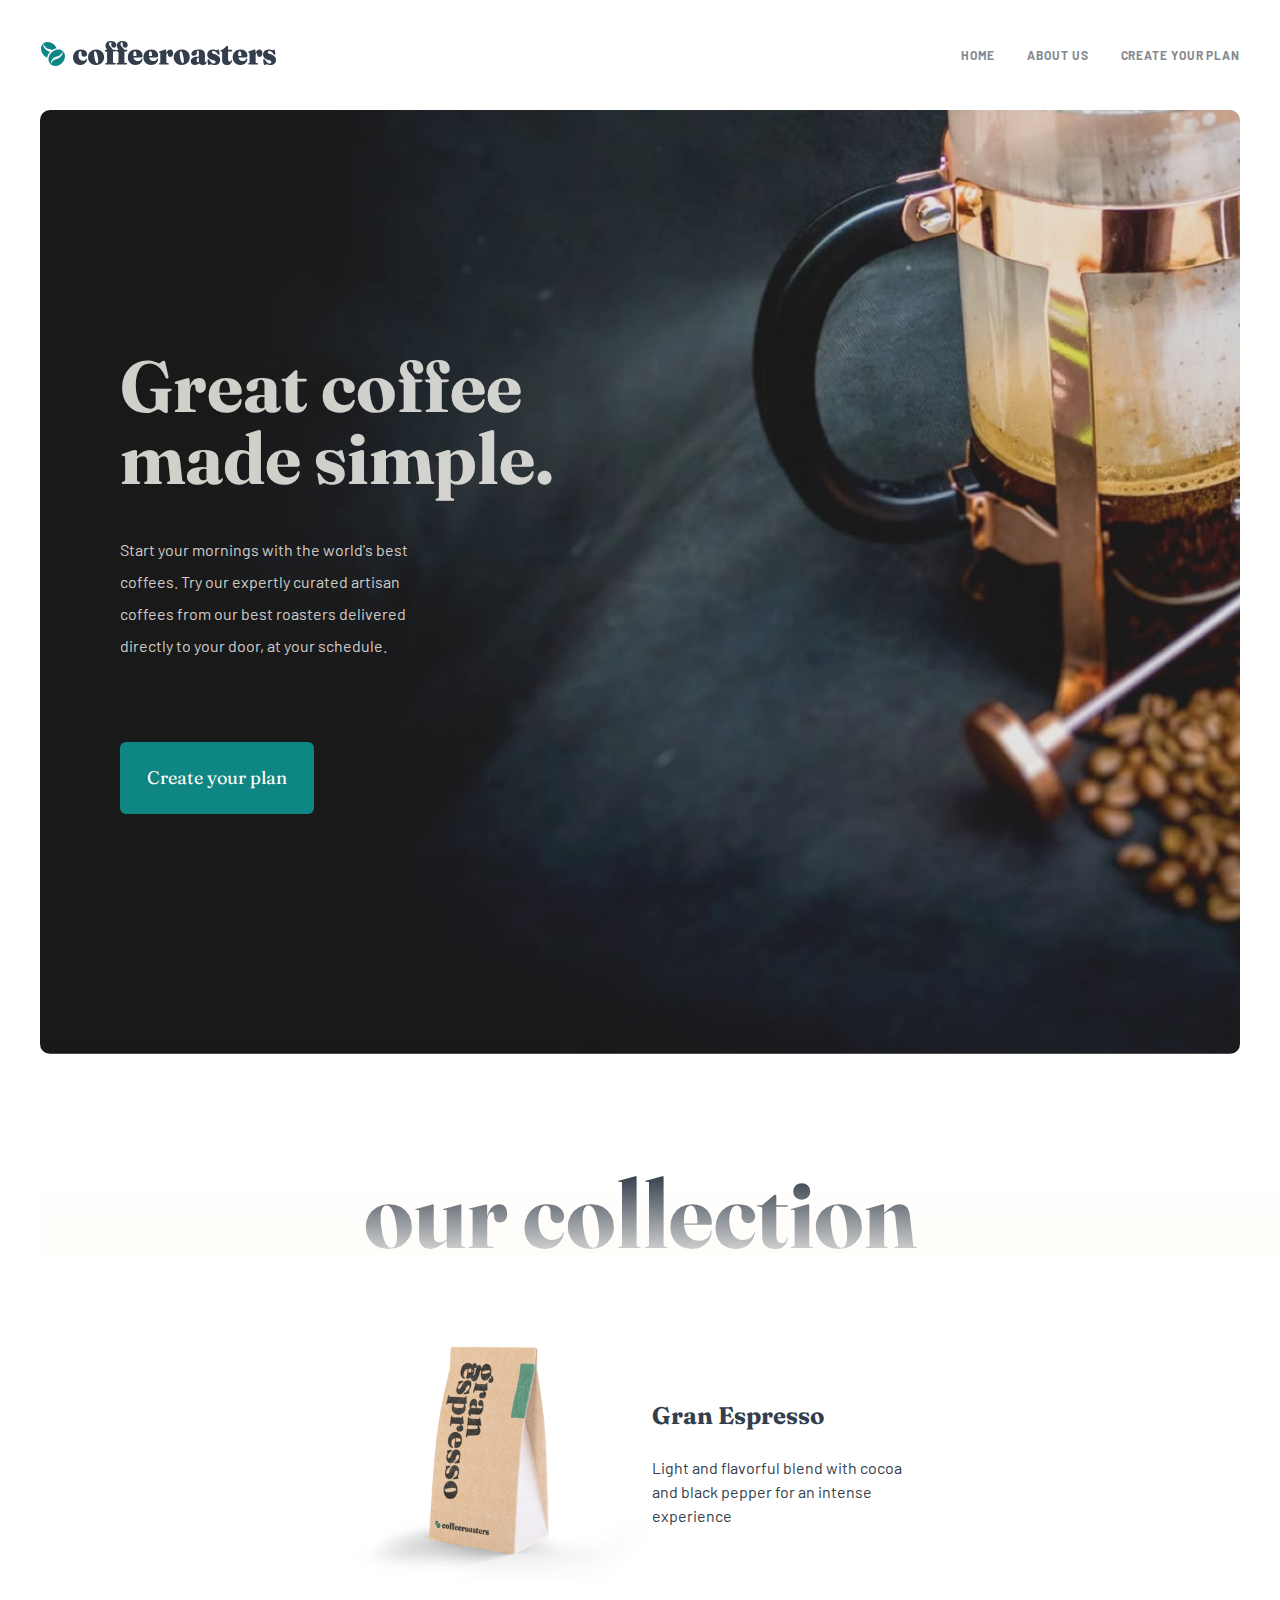
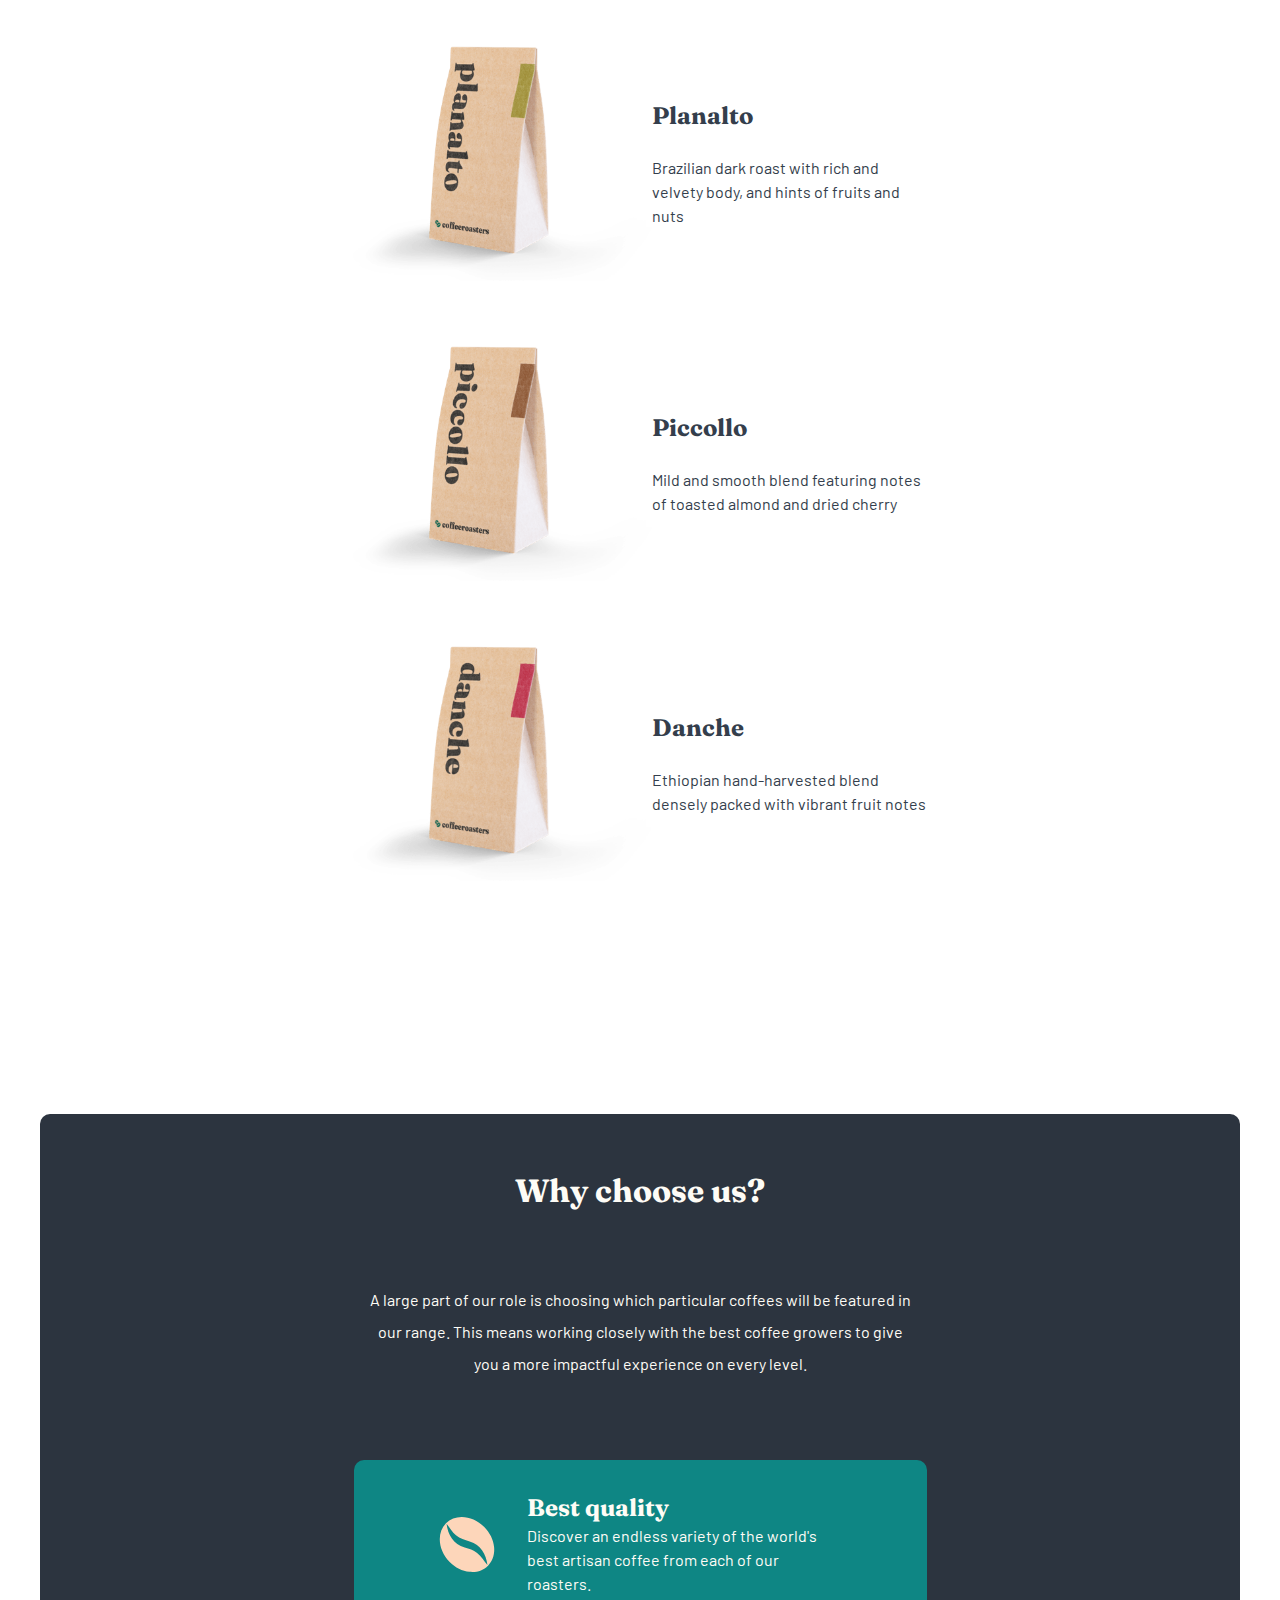
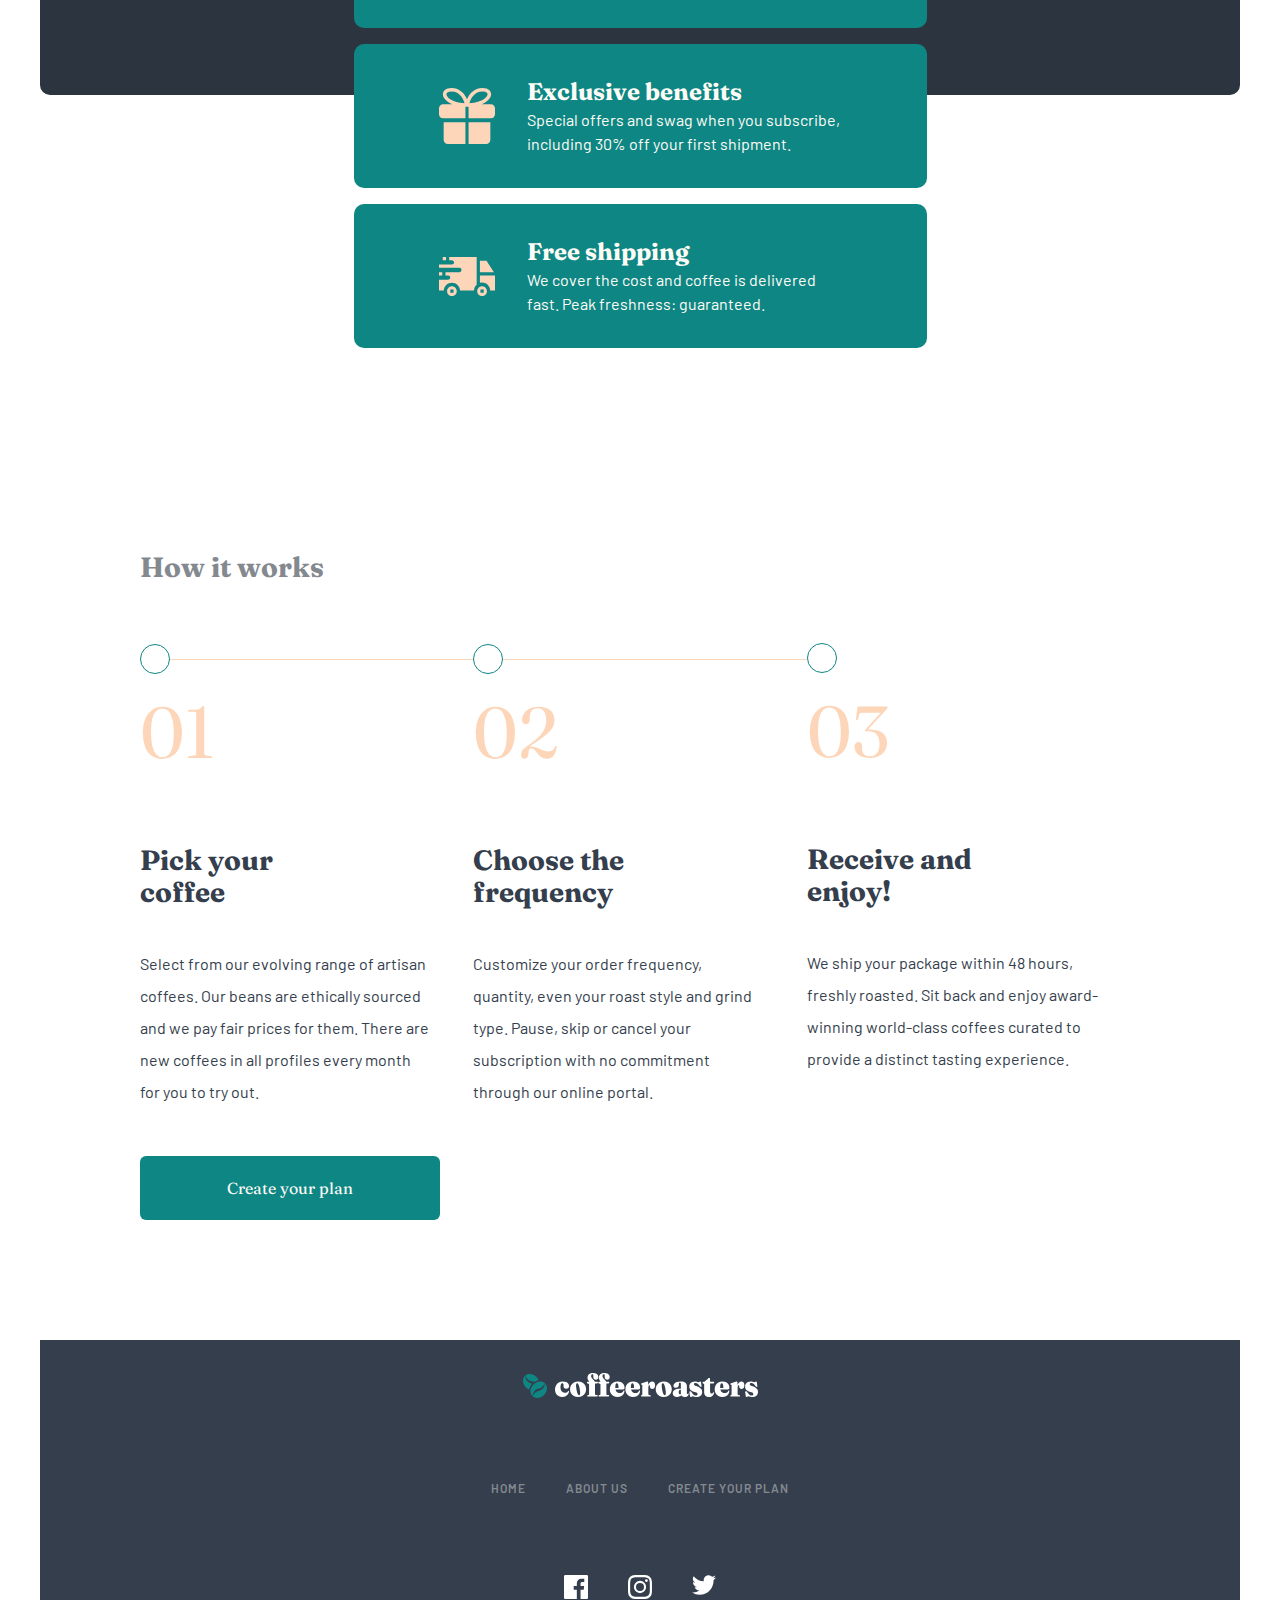
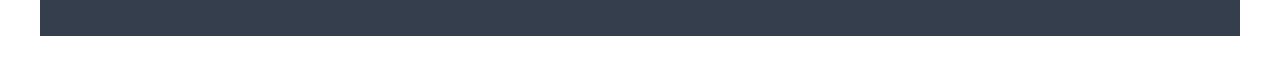
==== commit 938e4770: "Centred container" ====
--- a/index.html
+++ b/index.html
@@ -19,7 +19,7 @@
       <button class="burger-close"><img src="./assets/shared/mobile/icon-close.svg" alt="Close menu"></button>
     </div>
     <nav>
-      <ul class="flow:large">
+      <ul class="flow:large" role="list">
         <li>
           <a href="./index.html">Home</a>
         </li>
@@ -37,7 +37,7 @@
       <img src="./assets/shared/desktop/logo.svg" alt="Coffee Roasters Logo">
     </a>
     <nav>
-      <ul>
+      <ul role="list">
         <li>
           <a href="./index.html">Home</a>
         </li>
@@ -131,31 +131,31 @@
   </section>
 
   <section class="how-it-works flow">
-    <h2 class="heading">How it works</h2>
-
-    <div class="how-it-works__steps-container">
-      <div class="how-it-works__item flow:small">
-        <p class="step-number">01</p>
-        <h3>Pick your coffee</h3>
-        <p>Select from our evolving range of artisan coffees. Our beans are ethically
-          sourced and we pay fair prices for them. There are new coffees in all profiles
-          every month for you to try out.</p>
-      </div>
-      <div class="how-it-works__item flow:small">
-        <p class="step-number">02</p>
-        <h3>Choose the frequency</h3>
-        <p>Customize your order frequency, quantity, even your roast style and grind type.
-          Pause, skip or cancel your subscription with no commitment through our online portal.</p>
-      </div>
-      <div class="how-it-works__item flow:small">
-        <p class="step-number">03</p>
-        <h3>Receive and enjoy!</h3>
-        <p>We ship your package within 48 hours, freshly roasted. Sit back and enjoy award-winning
-          world-class coffees curated to provide a distinct tasting experience.</p>
-      </div>
-    </div>
-
-    <a href="./plan.html" class="btn">Create your plan</a>
+    <div class="container flow">
+      <h2 class="heading">How it works</h2>
+      <div class="how-it-works__steps-container">
+        <div class="how-it-works__item flow:small">
+          <p class="step-number">01</p>
+          <h3>Pick your coffee</h3>
+          <p>Select from our evolving range of artisan coffees. Our beans are ethically
+            sourced and we pay fair prices for them. There are new coffees in all profiles
+            every month for you to try out.</p>
+        </div>
+        <div class="how-it-works__item flow:small">
+          <p class="step-number">02</p>
+          <h3>Choose the frequency</h3>
+          <p>Customize your order frequency, quantity, even your roast style and grind type.
+            Pause, skip or cancel your subscription with no commitment through our online portal.</p>
+        </div>
+        <div class="how-it-works__item flow:small">
+          <p class="step-number">03</p>
+          <h3>Receive and enjoy!</h3>
+          <p>We ship your package within 48 hours, freshly roasted. Sit back and enjoy award-winning
+            world-class coffees curated to provide a distinct tasting experience.</p>
+        </div>
+      </div>
+      <a href="./plan.html" class="btn">Create your plan</a>
+    </div>
 
   </section>
 
@@ -165,7 +165,7 @@
     </div>
     <div class="flow">
       <nav>
-        <ul>
+        <ul role="list">
           <li><a href="./index.html">Home</a></li>
           <li><a href="./about.html">About Us</a></li>
           <li><a href="./plan.html">Create your plan</a></li>
@@ -175,18 +175,19 @@
         <a href="#"><svg>
             <use href="#facebook-icon" />
           </svg>
-          <a href="#"><svg>
-              <use href="#instagram-icon" />
-            </svg></a>
-          <a href="#"><svg>
-              <use href="#twitter-icon" />
-            </svg>
-          </a>
-      </div>
-    </div>
-
-
+        </a>
+        <a href="#"><svg>
+            <use href="#instagram-icon" />
+          </svg>
+        </a>
+        <a href="#"><svg>
+            <use href="#twitter-icon" />
+          </svg>
+        </a>
+      </div>
+    </div>
   </footer>
+
   <svg class="visually-hidden">
     <symbol id="facebook-icon" height="24" width="24" viewBox="0 0 24 24">
       <path
--- a/style.css
+++ b/style.css
@@ -94,6 +94,11 @@
 
 header nav ul a:hover {
   color: rgba(51, 61, 75, 1);
+}
+
+.container {
+  max-width: 1000px;
+  margin: 0 auto;
 }
 
 @media (min-width: 768px) {
@@ -412,6 +417,10 @@
   .why-choose-container {
     display: flex;
   }
+
+  .why-choose {
+    padding-block: 6rem;
+  }
 }
 
 .how-it-works .heading {
@@ -483,6 +492,81 @@
 
   .how-it-works__item:last-of-type .step-number {
     border-top: none;
+  }
+}
+
+.coffee-option-nav {
+  display: none;
+  font-family: var(--fnt-ff-heading);
+  font-size: 1.5rem;
+  text-align: left;
+  max-width: 800px;
+  margin-inline: auto;
+}
+
+.coffee-option-nav ul {
+  list-style: none;
+}
+
+.coffee-option-nav a {
+  text-decoration: none;
+  color: var(--clr-dark-grey-blue);
+  opacity: 0.4;
+}
+
+.coffee-option-nav span {
+  margin-right: 1rem;
+}
+
+.coffee-option-nav li {
+  border-bottom: 1px solid #83888f;
+  opacity: 0.25;
+  padding-bottom: 1rem;
+}
+
+.coffee-option-nav li:first-of-type a span {
+  color: hsl(179, 81%, 29%);
+}
+
+.coffee-option-nav li[data-selected] a {
+  opacity: 1;
+  color: #333d4b;
+}
+
+.coffee-option-nav li[data-selected] a span {
+  color: #83888f;
+}
+
+.coffee-option-nav a:hover {
+  opacity: 0.6;
+}
+
+@media (min-width: 768px) {
+  .order-summary p {
+    --measure: 90%;
+    margin-inline: auto;
+    line-height: 1.5;
+  }
+}
+
+@media (min-width: 1440px) {
+  .coffee-options {
+    display: grid;
+    grid-template-columns: 300px 1fr;
+    margin-left: 3rem;
+  }
+
+  .coffee-form {
+    max-width: 1063px;
+  }
+
+  .coffee-option-nav {
+    display: block;
+    padding-top: 115px;
+  }
+
+  .order-summary p {
+    max-width: 100%;
   }
 }
 
@@ -513,6 +597,10 @@
   text-decoration: none;
 }
 
+footer a:hover {
+  color: white;
+}
+
 .social-icons {
   display: flex;
   fill: white;
@@ -560,11 +648,6 @@
     justify-content: space-between;
     align-content: center;
     --spacer: 1.5rem;
-    width: 100%;
-  }
-
-  footer div :first-child > * {
-    width: max-content;
   }
 
   footer .logo {
@@ -631,6 +714,11 @@
   background-size: cover;
 }
 
+.our-commitment {
+  max-width: 700px;
+  margin-inline: auto;
+}
+
 .commitment-img {
   height: 400px;
   width: 327px;
@@ -687,6 +775,36 @@
     background-position: 50% 50%;
     align-self: center;
     margin-left: 0;
+  }
+}
+
+@media (min-width: 1440px) {
+  .bg-about-us {
+    background-image: url('./assets/about/desktop/image-hero-whitecup.jpg');
+  }
+
+  .our-commitment {
+    gap: 8rem;
+    align-items: center;
+    max-width: 1000px;
+    margin-inline: auto;
+  }
+
+  .our-commitment div:nth-child(2) {
+    margin-top: 0;
+  }
+
+  .our-commitment p {
+    max-width: 540px;
+  }
+
+  .commitment-img {
+    background-image: url('./assets/about/desktop/image-commitment.jpg');
+    background-size: cover;
+    height: 520px;
+    width: 445px;
+    border-radius: var(--border-radius);
+    overflow: clip;
   }
 }
 
@@ -731,6 +849,25 @@
   }
 }
 
+@media (min-width: 1440px) {
+  .quality {
+    display: flex;
+    text-align: left;
+    padding-left: 4rem;
+    padding-bottom: 1rem;
+    max-width: 1111px;
+    margin-inline: auto;
+  }
+  .quality-img {
+    order: 1;
+    background-image: url('./assets/about/desktop/image-quality.jpg');
+    width: 445px;
+    height: 474px;
+    margin-right: 5%;
+    margin-top: -10%;
+  }
+}
+
 .addresses h2 {
   opacity: 0.5;
   padding-top: var(--spacer);
@@ -766,7 +903,7 @@
 @media (min-width: 768px) {
   .address-list {
     display: flex;
-    justify-content: space-around;
+    justify-content: space-between;
     text-align: left;
   }
 
@@ -775,6 +912,10 @@
     padding-top: 80px;
     display: flex;
     flex-direction: column;
+  }
+
+  .addresses h2 {
+    text-align: left;
   }
 
   .address.uk,
@@ -785,7 +926,7 @@
 
   .address h3,
   p {
-    margin-left: 0;
+    margin-inline: 0;
   }
 }
 
@@ -822,6 +963,12 @@
 }
 
 @media (min-width: 768px) {
+  .create-plan-bg {
+    background-image: url('./assets/plan/tablet/image-hero-blackcup.jpg');
+    background-size: cover;
+    background-position: 50% 0%;
+  }
+
   .how-it-works-plan--container {
     display: flex;
     justify-content: center;
@@ -888,6 +1035,14 @@
   .create-plan-hero {
     text-align: left;
     padding-left: calc(var(--spacer) * 2);
+  }
+}
+
+@media (min-width: 1440px) {
+  .create-plan-bg {
+    background-image: url('./assets/plan/desktop/image-hero-blackcup.jpg');
+    background-size: cover;
+    background-position: 50% 0%;
   }
 }
 
@@ -1057,6 +1212,8 @@
   top: 40%;
   margin: var(--spacer);
   margin-bottom: auto;
+  width: 70%;
+  max-width: 880px;
   background-color: var(--clr-light-cream);
   text-align: left;
   border-radius: var(--border-radius);
@@ -1078,6 +1235,7 @@
   padding-right: var(--spacer);
   margin-left: 0;
   line-height: 1.6;
+  max-width: initial;
 }
 
 .order-summary-modal p:first-of-type {
@@ -1175,6 +1333,8 @@
 
   .plan-btn {
     font-size: 1.2rem;
+    display: block;
+    margin-left: auto;
   }
 }
 
@@ -1189,3 +1349,17 @@
   width: 1px;
   white-space: nowrap;
 }
+
+@media (min-width: 768px) {
+  .wrapper {
+    max-width: 600px;
+    margin-inline: auto;
+  }
+}
+
+@media (min-width: 1440px) {
+  .wrapper {
+    max-width: 1111px;
+    margin-inline: auto;
+  }
+}
